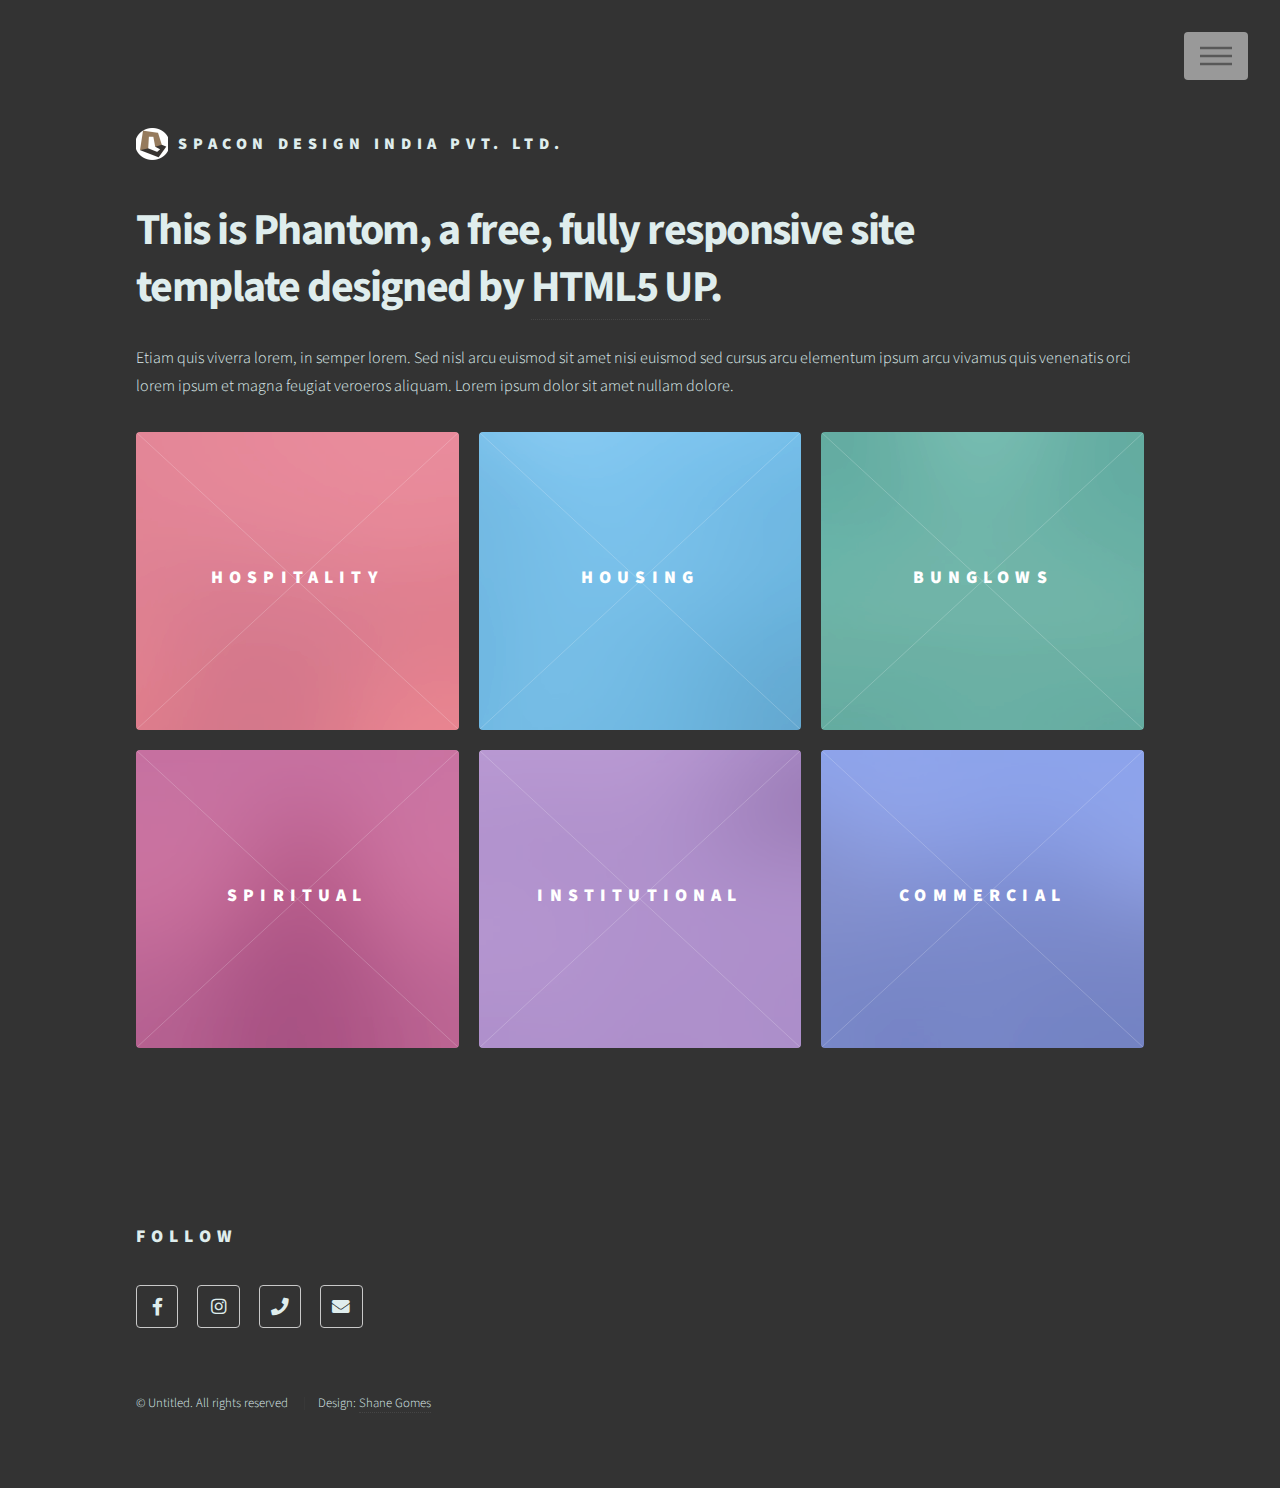
==== index.html @ 1c8d97d0 "Initial commit" ====
<!DOCTYPE HTML>
<!--
	Phantom by HTML5 UP
	html5up.net | @ajlkn
	Free for personal and commercial use under the CCA 3.0 license (html5up.net/license)
-->
<html>

<head>
    <title>SPACON DESIGN India pvt. ltd.</title>
    <meta charset="utf-8" />
    <meta name="viewport" content="width=device-width, initial-scale=1, user-scalable=no" />
    <link rel="icon" type="image/png" sizes="32x32" href="./images/logo.png">
    <link rel="stylesheet" href="assets/css/main.css" />
    <noscript><link rel="stylesheet" href="assets/css/noscript.css" /></noscript>
</head>

<body class="is-preload">
    <!-- Wrapper -->
    <div id="wrapper">

        <!-- Header -->
        <header id="header">
            <div class="inner">

                <!-- Logo -->
                <a href="index.html" class="logo">
                    <span class="symbol"><img src="images/logo.png" alt="" /></span><span class="title">SPACON DESIGN India pvt. ltd.</span>
                </a>

                <!-- Nav -->
                <nav>
                    <ul>
                        <li><a href="#menu">Menu</a></li>
                    </ul>
                </nav>

            </div>
        </header>

        <!-- Menu -->
        <nav id="menu">
            <h2>Menu</h2>
            <ul>
                <li><a href="index.html">Home</a></li>
                <li><a href="generic.html">Ipsum veroeros</a></li>
                <li><a href="generic.html">Tempus etiam</a></li>
                <li><a href="generic.html">Consequat dolor</a></li>
                <li><a href="elements.html">Elements</a></li>
            </ul>
        </nav>

        <!-- Main -->
        <div id="main">
            <div class="inner">
                <header>
                    <h1>This is Phantom, a free, fully responsive site<br /> template designed by <a href="http://html5up.net">HTML5 UP</a>.</h1>
                    <p>Etiam quis viverra lorem, in semper lorem. Sed nisl arcu euismod sit amet nisi euismod sed cursus arcu elementum ipsum arcu vivamus quis venenatis orci lorem ipsum et magna feugiat veroeros aliquam. Lorem ipsum dolor sit amet nullam
                        dolore.
                    </p>
                </header>
                <section class="tiles">
                    <article class="style1">
                        <span class="image">
										<img src="images/pic01.jpg" alt="" />
									</span>
                        <a href="generic.html">
                            <h2>Hospitality</h2>
                            <div class="content">
                                <p>Sed nisl arcu euismod sit amet nisi lorem etiam dolor veroeros et feugiat.</p>
                            </div>
                        </a>
                    </article>
                    <article class="style2">
                        <span class="image">
										<img src="images/pic02.jpg" alt="" />
									</span>
                        <a href="generic.html">
                            <h2>Housing</h2>
                            <div class="content">
                                <p>Sed nisl arcu euismod sit amet nisi lorem etiam dolor veroeros et feugiat.</p>
                            </div>
                        </a>
                    </article>
                    <article class="style3">
                        <span class="image">
										<img src="images/pic03.jpg" alt="" />
									</span>
                        <a href="generic.html">
                            <h2>Bunglows</h2>
                            <div class="content">
                                <p>Sed nisl arcu euismod sit amet nisi lorem etiam dolor veroeros et feugiat.</p>
                            </div>
                        </a>
                    </article>
                    <article class="style4">
                        <span class="image">
										<img src="images/pic04.jpg" alt="" />
									</span>
                        <a href="generic.html">
                            <h2>Spiritual</h2>
                            <div class="content">
                                <p>Sed nisl arcu euismod sit amet nisi lorem etiam dolor veroeros et feugiat.</p>
                            </div>
                        </a>
                    </article>
                    <article class="style5">
                        <span class="image">
										<img src="images/pic05.jpg" alt="" />
									</span>
                        <a href="generic.html">
                            <h2>Institutional</h2>
                            <div class="content">
                                <p>Sed nisl arcu euismod sit amet nisi lorem etiam dolor veroeros et feugiat.</p>
                            </div>
                        </a>
                    </article>
                    <article class="style6">
                        <span class="image">
										<img src="images/pic06.jpg" alt="" />
									</span>
                        <a href="generic.html">
                            <h2>Commercial</h2>
                            <div class="content">
                                <p>Sed nisl arcu euismod sit amet nisi lorem etiam dolor veroeros et feugiat.</p>
                            </div>
                        </a>
                    </article>
                </section>
            </div>
        </div>

        <!-- Footer -->
        <footer id="footer">
            <div class="inner">
                <section>
                    <h2>Follow</h2>
                    <ul class="icons">
                        <li><a href="#" class="icon brands style2 fa-facebook-f"><span class="label">Facebook</span></a></li>
                        <li><a href="#" class="icon brands style2 fa-instagram"><span class="label">Instagram</span></a></li>
                        <li><a href="#" class="icon solid style2 fa-phone"><span class="label">Phone</span></a></li>
                        <li><a href="#" class="icon solid style2 fa-envelope"><span class="label">Email</span></a></li>
                    </ul>
                </section>
                <ul class="copyright">
                    <li>&copy; Untitled. All rights reserved</li>
                    <li>Design: <a href="http://html5up.net">Shane Gomes</a></li>
                </ul>
            </div>
        </footer>

    </div>

    <!-- Scripts -->
    <script src="assets/js/jquery.min.js"></script>
    <script src="assets/js/browser.min.js"></script>
    <script src="assets/js/breakpoints.min.js"></script>
    <script src="assets/js/util.js"></script>
    <script src="assets/js/main.js"></script>

</body>

</html>
---- assets/css/main.css ----
@import url(fontawesome-all.min.css);
@import url("https://fonts.googleapis.com/css?family=Source+Sans+Pro:300,700,900");

/*
	Phantom by HTML5 UP
	html5up.net | @ajlkn
	Free for personal and commercial use under the CCA 3.0 license (html5up.net/license)
*/

html,
body,
div,
span,
applet,
object,
iframe,
h1,
h2,
h3,
h4,
h5,
h6,
p,
blockquote,
pre,
a,
abbr,
acronym,
address,
big,
cite,
code,
del,
dfn,
em,
img,
ins,
kbd,
q,
s,
samp,
small,
strike,
strong,
sub,
sup,
tt,
var,
b,
u,
i,
center,
dl,
dt,
dd,
ol,
ul,
li,
fieldset,
form,
label,
legend,
table,
caption,
tbody,
tfoot,
thead,
tr,
th,
td,
article,
aside,
canvas,
details,
embed,
figure,
figcaption,
footer,
header,
hgroup,
menu,
nav,
output,
ruby,
section,
summary,
time,
mark,
audio,
video {
    margin: 0;
    padding: 0;
    border: 0;
    font-size: 100%;
    font: inherit;
    vertical-align: baseline;
}

article,
aside,
details,
figcaption,
figure,
footer,
header,
hgroup,
menu,
nav,
section {
    display: block;
}

body {
    line-height: 1;
    background-color: #333333;
}

ol,
ul {
    list-style: none;
}

blockquote,
q {
    quotes: none;
}

blockquote:before,
blockquote:after,
q:before,
q:after {
    content: '';
    content: none;
}

table {
    border-collapse: collapse;
    border-spacing: 0;
}

body {
    -webkit-text-size-adjust: none;
}

mark {
    background-color: transparent;
    color: inherit;
}

input::-moz-focus-inner {
    border: 0;
    padding: 0;
}

input,
select,
textarea {
    -moz-appearance: none;
    -webkit-appearance: none;
    -ms-appearance: none;
    appearance: none;
}


/* Basic */

@-ms-viewport {
    width: device-width;
}

body {
    -ms-overflow-style: scrollbar;
}

@media screen and (max-width: 480px) {
    html,
    body {
        min-width: 320px;
    }
}

html {
    box-sizing: border-box;
}

*,
*:before,
*:after {
    box-sizing: inherit;
}

body {
    background: #333333;
}

body.is-preload *,
body.is-preload *:before,
body.is-preload *:after {
    -moz-animation: none !important;
    -webkit-animation: none !important;
    -ms-animation: none !important;
    animation: none !important;
    -moz-transition: none !important;
    -webkit-transition: none !important;
    -ms-transition: none !important;
    transition: none !important;
}


/* Type */

body,
input,
select,
textarea {
    color: #dfeded;
    font-family: "Source Sans Pro", Helvetica, sans-serif;
    font-size: 16pt;
    font-weight: 300;
    line-height: 1.75;
}

@media screen and (max-width: 1680px) {
    body,
    input,
    select,
    textarea {
        font-size: 14pt;
    }
}

@media screen and (max-width: 1280px) {
    body,
    input,
    select,
    textarea {
        font-size: 12pt;
    }
}

a {
    -moz-transition: border-bottom-color 0.2s ease, color 0.2s ease;
    -webkit-transition: border-bottom-color 0.2s ease, color 0.2s ease;
    -ms-transition: border-bottom-color 0.2s ease, color 0.2s ease;
    transition: border-bottom-color 0.2s ease, color 0.2s ease;
    text-decoration: none;
    color: #585858;
    border-bottom: dotted 1px rgba(88, 88, 88, 0.5);
}

a:hover {
    border-bottom-color: transparent;
    color: #f2849e !important;
}

strong,
b {
    font-weight: 900;
}

em,
i {
    font-style: italic;
}

p {
    margin: 0 0 2em 0;
}

h1 {
    font-size: 2.75em;
    font-weight: 700;
    line-height: 1.3;
    margin: 0 0 1em 0;
    letter-spacing: -0.035em;
}

h1 a {
    color: inherit;
}

@media screen and (max-width: 736px) {
    h1 {
        font-size: 2em;
        margin: 0 0 1em 0;
    }
}

@media screen and (max-width: 360px) {
    h1 {
        font-size: 1.75em;
    }
}

h2,
h3,
h4,
h5,
h6 {
    font-weight: 900;
    line-height: 1.5;
    margin: 0 0 2em 0;
    text-transform: uppercase;
    letter-spacing: 0.35em;
}

h2 a,
h3 a,
h4 a,
h5 a,
h6 a {
    color: inherit;
}

h2 {
    font-size: 1.1em;
}

h3 {
    font-size: 1em;
}

h4 {
    font-size: 0.8em;
}

h5 {
    font-size: 0.8em;
}

h6 {
    font-size: 0.8em;
}

@media screen and (max-width: 980px) {
    h1 br,
    h2 br,
    h3 br,
    h4 br,
    h5 br,
    h6 br {
        display: none;
    }
}

@media screen and (max-width: 736px) {
    h2 {
        font-size: 1em;
    }
    h3 {
        font-size: 0.8em;
    }
}

sub {
    font-size: 0.8em;
    position: relative;
    top: 0.5em;
}

sup {
    font-size: 0.8em;
    position: relative;
    top: -0.5em;
}

blockquote {
    border-left: solid 4px #c9c9c9;
    font-style: italic;
    margin: 0 0 2em 0;
    padding: 0.5em 0 0.5em 2em;
}

code {
    background: rgba(144, 144, 144, 0.075);
    border-radius: 4px;
    border: solid 1px #c9c9c9;
    font-family: "Courier New", monospace;
    font-size: 0.9em;
    margin: 0 0.25em;
    padding: 0.25em 0.65em;
}

pre {
    -webkit-overflow-scrolling: touch;
    font-family: "Courier New", monospace;
    font-size: 0.9em;
    margin: 0 0 2em 0;
}

pre code {
    display: block;
    line-height: 1.75;
    padding: 1em 1.5em;
    overflow-x: auto;
}

hr {
    border: 0;
    border-bottom: solid 1px #c9c9c9;
    margin: 2em 0;
}

hr.major {
    margin: 3em 0;
}

.align-left {
    text-align: left;
}

.align-center {
    text-align: center;
}

.align-right {
    text-align: right;
}


/* Row */

.row {
    display: flex;
    flex-wrap: wrap;
    box-sizing: border-box;
    align-items: stretch;
}

.row>* {
    box-sizing: border-box;
}

.row.gtr-uniform>*> :last-child {
    margin-bottom: 0;
}

.row.aln-left {
    justify-content: flex-start;
}

.row.aln-center {
    justify-content: center;
}

.row.aln-right {
    justify-content: flex-end;
}

.row.aln-top {
    align-items: flex-start;
}

.row.aln-middle {
    align-items: center;
}

.row.aln-bottom {
    align-items: flex-end;
}

.row>.imp {
    order: -1;
}

.row>.col-1 {
    width: 8.33333%;
}

.row>.off-1 {
    margin-left: 8.33333%;
}

.row>.col-2 {
    width: 16.66667%;
}

.row>.off-2 {
    margin-left: 16.66667%;
}

.row>.col-3 {
    width: 25%;
}

.row>.off-3 {
    margin-left: 25%;
}

.row>.col-4 {
    width: 33.33333%;
}

.row>.off-4 {
    margin-left: 33.33333%;
}

.row>.col-5 {
    width: 41.66667%;
}

.row>.off-5 {
    margin-left: 41.66667%;
}

.row>.col-6 {
    width: 50%;
}

.row>.off-6 {
    margin-left: 50%;
}

.row>.col-7 {
    width: 58.33333%;
}

.row>.off-7 {
    margin-left: 58.33333%;
}

.row>.col-8 {
    width: 66.66667%;
}

.row>.off-8 {
    margin-left: 66.66667%;
}

.row>.col-9 {
    width: 75%;
}

.row>.off-9 {
    margin-left: 75%;
}

.row>.col-10 {
    width: 83.33333%;
}

.row>.off-10 {
    margin-left: 83.33333%;
}

.row>.col-11 {
    width: 91.66667%;
}

.row>.off-11 {
    margin-left: 91.66667%;
}

.row>.col-12 {
    width: 100%;
}

.row>.off-12 {
    margin-left: 100%;
}

.row.gtr-0 {
    margin-top: 0;
    margin-left: 0em;
}

.row.gtr-0>* {
    padding: 0 0 0 0em;
}

.row.gtr-0.gtr-uniform {
    margin-top: 0em;
}

.row.gtr-0.gtr-uniform>* {
    padding-top: 0em;
}

.row.gtr-25 {
    margin-top: 0;
    margin-left: -0.5em;
}

.row.gtr-25>* {
    padding: 0 0 0 0.5em;
}

.row.gtr-25.gtr-uniform {
    margin-top: -0.5em;
}

.row.gtr-25.gtr-uniform>* {
    padding-top: 0.5em;
}

.row.gtr-50 {
    margin-top: 0;
    margin-left: -1em;
}

.row.gtr-50>* {
    padding: 0 0 0 1em;
}

.row.gtr-50.gtr-uniform {
    margin-top: -1em;
}

.row.gtr-50.gtr-uniform>* {
    padding-top: 1em;
}

.row {
    margin-top: 0;
    margin-left: -2em;
}

.row>* {
    padding: 0 0 0 2em;
}

.row.gtr-uniform {
    margin-top: -2em;
}

.row.gtr-uniform>* {
    padding-top: 2em;
}

.row.gtr-150 {
    margin-top: 0;
    margin-left: -3em;
}

.row.gtr-150>* {
    padding: 0 0 0 3em;
}

.row.gtr-150.gtr-uniform {
    margin-top: -3em;
}

.row.gtr-150.gtr-uniform>* {
    padding-top: 3em;
}

.row.gtr-200 {
    margin-top: 0;
    margin-left: -4em;
}

.row.gtr-200>* {
    padding: 0 0 0 4em;
}

.row.gtr-200.gtr-uniform {
    margin-top: -4em;
}

.row.gtr-200.gtr-uniform>* {
    padding-top: 4em;
}

@media screen and (max-width: 1680px) {
    .row {
        display: flex;
        flex-wrap: wrap;
        box-sizing: border-box;
        align-items: stretch;
    }
    .row>* {
        box-sizing: border-box;
    }
    .row.gtr-uniform>*> :last-child {
        margin-bottom: 0;
    }
    .row.aln-left {
        justify-content: flex-start;
    }
    .row.aln-center {
        justify-content: center;
    }
    .row.aln-right {
        justify-content: flex-end;
    }
    .row.aln-top {
        align-items: flex-start;
    }
    .row.aln-middle {
        align-items: center;
    }
    .row.aln-bottom {
        align-items: flex-end;
    }
    .row>.imp-xlarge {
        order: -1;
    }
    .row>.col-1-xlarge {
        width: 8.33333%;
    }
    .row>.off-1-xlarge {
        margin-left: 8.33333%;
    }
    .row>.col-2-xlarge {
        width: 16.66667%;
    }
    .row>.off-2-xlarge {
        margin-left: 16.66667%;
    }
    .row>.col-3-xlarge {
        width: 25%;
    }
    .row>.off-3-xlarge {
        margin-left: 25%;
    }
    .row>.col-4-xlarge {
        width: 33.33333%;
    }
    .row>.off-4-xlarge {
        margin-left: 33.33333%;
    }
    .row>.col-5-xlarge {
        width: 41.66667%;
    }
    .row>.off-5-xlarge {
        margin-left: 41.66667%;
    }
    .row>.col-6-xlarge {
        width: 50%;
    }
    .row>.off-6-xlarge {
        margin-left: 50%;
    }
    .row>.col-7-xlarge {
        width: 58.33333%;
    }
    .row>.off-7-xlarge {
        margin-left: 58.33333%;
    }
    .row>.col-8-xlarge {
        width: 66.66667%;
    }
    .row>.off-8-xlarge {
        margin-left: 66.66667%;
    }
    .row>.col-9-xlarge {
        width: 75%;
    }
    .row>.off-9-xlarge {
        margin-left: 75%;
    }
    .row>.col-10-xlarge {
        width: 83.33333%;
    }
    .row>.off-10-xlarge {
        margin-left: 83.33333%;
    }
    .row>.col-11-xlarge {
        width: 91.66667%;
    }
    .row>.off-11-xlarge {
        margin-left: 91.66667%;
    }
    .row>.col-12-xlarge {
        width: 100%;
    }
    .row>.off-12-xlarge {
        margin-left: 100%;
    }
    .row.gtr-0 {
        margin-top: 0;
        margin-left: 0em;
    }
    .row.gtr-0>* {
        padding: 0 0 0 0em;
    }
    .row.gtr-0.gtr-uniform {
        margin-top: 0em;
    }
    .row.gtr-0.gtr-uniform>* {
        padding-top: 0em;
    }
    .row.gtr-25 {
        margin-top: 0;
        margin-left: -0.5em;
    }
    .row.gtr-25>* {
        padding: 0 0 0 0.5em;
    }
    .row.gtr-25.gtr-uniform {
        margin-top: -0.5em;
    }
    .row.gtr-25.gtr-uniform>* {
        padding-top: 0.5em;
    }
    .row.gtr-50 {
        margin-top: 0;
        margin-left: -1em;
    }
    .row.gtr-50>* {
        padding: 0 0 0 1em;
    }
    .row.gtr-50.gtr-uniform {
        margin-top: -1em;
    }
    .row.gtr-50.gtr-uniform>* {
        padding-top: 1em;
    }
    .row {
        margin-top: 0;
        margin-left: -2em;
    }
    .row>* {
        padding: 0 0 0 2em;
    }
    .row.gtr-uniform {
        margin-top: -2em;
    }
    .row.gtr-uniform>* {
        padding-top: 2em;
    }
    .row.gtr-150 {
        margin-top: 0;
        margin-left: -3em;
    }
    .row.gtr-150>* {
        padding: 0 0 0 3em;
    }
    .row.gtr-150.gtr-uniform {
        margin-top: -3em;
    }
    .row.gtr-150.gtr-uniform>* {
        padding-top: 3em;
    }
    .row.gtr-200 {
        margin-top: 0;
        margin-left: -4em;
    }
    .row.gtr-200>* {
        padding: 0 0 0 4em;
    }
    .row.gtr-200.gtr-uniform {
        margin-top: -4em;
    }
    .row.gtr-200.gtr-uniform>* {
        padding-top: 4em;
    }
}

@media screen and (max-width: 1280px) {
    .row {
        display: flex;
        flex-wrap: wrap;
        box-sizing: border-box;
        align-items: stretch;
    }
    .row>* {
        box-sizing: border-box;
    }
    .row.gtr-uniform>*> :last-child {
        margin-bottom: 0;
    }
    .row.aln-left {
        justify-content: flex-start;
    }
    .row.aln-center {
        justify-content: center;
    }
    .row.aln-right {
        justify-content: flex-end;
    }
    .row.aln-top {
        align-items: flex-start;
    }
    .row.aln-middle {
        align-items: center;
    }
    .row.aln-bottom {
        align-items: flex-end;
    }
    .row>.imp-large {
        order: -1;
    }
    .row>.col-1-large {
        width: 8.33333%;
    }
    .row>.off-1-large {
        margin-left: 8.33333%;
    }
    .row>.col-2-large {
        width: 16.66667%;
    }
    .row>.off-2-large {
        margin-left: 16.66667%;
    }
    .row>.col-3-large {
        width: 25%;
    }
    .row>.off-3-large {
        margin-left: 25%;
    }
    .row>.col-4-large {
        width: 33.33333%;
    }
    .row>.off-4-large {
        margin-left: 33.33333%;
    }
    .row>.col-5-large {
        width: 41.66667%;
    }
    .row>.off-5-large {
        margin-left: 41.66667%;
    }
    .row>.col-6-large {
        width: 50%;
    }
    .row>.off-6-large {
        margin-left: 50%;
    }
    .row>.col-7-large {
        width: 58.33333%;
    }
    .row>.off-7-large {
        margin-left: 58.33333%;
    }
    .row>.col-8-large {
        width: 66.66667%;
    }
    .row>.off-8-large {
        margin-left: 66.66667%;
    }
    .row>.col-9-large {
        width: 75%;
    }
    .row>.off-9-large {
        margin-left: 75%;
    }
    .row>.col-10-large {
        width: 83.33333%;
    }
    .row>.off-10-large {
        margin-left: 83.33333%;
    }
    .row>.col-11-large {
        width: 91.66667%;
    }
    .row>.off-11-large {
        margin-left: 91.66667%;
    }
    .row>.col-12-large {
        width: 100%;
    }
    .row>.off-12-large {
        margin-left: 100%;
    }
    .row.gtr-0 {
        margin-top: 0;
        margin-left: 0em;
    }
    .row.gtr-0>* {
        padding: 0 0 0 0em;
    }
    .row.gtr-0.gtr-uniform {
        margin-top: 0em;
    }
    .row.gtr-0.gtr-uniform>* {
        padding-top: 0em;
    }
    .row.gtr-25 {
        margin-top: 0;
        margin-left: -0.5em;
    }
    .row.gtr-25>* {
        padding: 0 0 0 0.5em;
    }
    .row.gtr-25.gtr-uniform {
        margin-top: -0.5em;
    }
    .row.gtr-25.gtr-uniform>* {
        padding-top: 0.5em;
    }
    .row.gtr-50 {
        margin-top: 0;
        margin-left: -1em;
    }
    .row.gtr-50>* {
        padding: 0 0 0 1em;
    }
    .row.gtr-50.gtr-uniform {
        margin-top: -1em;
    }
    .row.gtr-50.gtr-uniform>* {
        padding-top: 1em;
    }
    .row {
        margin-top: 0;
        margin-left: -2em;
    }
    .row>* {
        padding: 0 0 0 2em;
    }
    .row.gtr-uniform {
        margin-top: -2em;
    }
    .row.gtr-uniform>* {
        padding-top: 2em;
    }
    .row.gtr-150 {
        margin-top: 0;
        margin-left: -3em;
    }
    .row.gtr-150>* {
        padding: 0 0 0 3em;
    }
    .row.gtr-150.gtr-uniform {
        margin-top: -3em;
    }
    .row.gtr-150.gtr-uniform>* {
        padding-top: 3em;
    }
    .row.gtr-200 {
        margin-top: 0;
        margin-left: -4em;
    }
    .row.gtr-200>* {
        padding: 0 0 0 4em;
    }
    .row.gtr-200.gtr-uniform {
        margin-top: -4em;
    }
    .row.gtr-200.gtr-uniform>* {
        padding-top: 4em;
    }
}

@media screen and (max-width: 980px) {
    .row {
        display: flex;
        flex-wrap: wrap;
        box-sizing: border-box;
        align-items: stretch;
    }
    .row>* {
        box-sizing: border-box;
    }
    .row.gtr-uniform>*> :last-child {
        margin-bottom: 0;
    }
    .row.aln-left {
        justify-content: flex-start;
    }
    .row.aln-center {
        justify-content: center;
    }
    .row.aln-right {
        justify-content: flex-end;
    }
    .row.aln-top {
        align-items: flex-start;
    }
    .row.aln-middle {
        align-items: center;
    }
    .row.aln-bottom {
        align-items: flex-end;
    }
    .row>.imp-medium {
        order: -1;
    }
    .row>.col-1-medium {
        width: 8.33333%;
    }
    .row>.off-1-medium {
        margin-left: 8.33333%;
    }
    .row>.col-2-medium {
        width: 16.66667%;
    }
    .row>.off-2-medium {
        margin-left: 16.66667%;
    }
    .row>.col-3-medium {
        width: 25%;
    }
    .row>.off-3-medium {
        margin-left: 25%;
    }
    .row>.col-4-medium {
        width: 33.33333%;
    }
    .row>.off-4-medium {
        margin-left: 33.33333%;
    }
    .row>.col-5-medium {
        width: 41.66667%;
    }
    .row>.off-5-medium {
        margin-left: 41.66667%;
    }
    .row>.col-6-medium {
        width: 50%;
    }
    .row>.off-6-medium {
        margin-left: 50%;
    }
    .row>.col-7-medium {
        width: 58.33333%;
    }
    .row>.off-7-medium {
        margin-left: 58.33333%;
    }
    .row>.col-8-medium {
        width: 66.66667%;
    }
    .row>.off-8-medium {
        margin-left: 66.66667%;
    }
    .row>.col-9-medium {
        width: 75%;
    }
    .row>.off-9-medium {
        margin-left: 75%;
    }
    .row>.col-10-medium {
        width: 83.33333%;
    }
    .row>.off-10-medium {
        margin-left: 83.33333%;
    }
    .row>.col-11-medium {
        width: 91.66667%;
    }
    .row>.off-11-medium {
        margin-left: 91.66667%;
    }
    .row>.col-12-medium {
        width: 100%;
    }
    .row>.off-12-medium {
        margin-left: 100%;
    }
    .row.gtr-0 {
        margin-top: 0;
        margin-left: 0em;
    }
    .row.gtr-0>* {
        padding: 0 0 0 0em;
    }
    .row.gtr-0.gtr-uniform {
        margin-top: 0em;
    }
    .row.gtr-0.gtr-uniform>* {
        padding-top: 0em;
    }
    .row.gtr-25 {
        margin-top: 0;
        margin-left: -0.375em;
    }
    .row.gtr-25>* {
        padding: 0 0 0 0.375em;
    }
    .row.gtr-25.gtr-uniform {
        margin-top: -0.375em;
    }
    .row.gtr-25.gtr-uniform>* {
        padding-top: 0.375em;
    }
    .row.gtr-50 {
        margin-top: 0;
        margin-left: -0.75em;
    }
    .row.gtr-50>* {
        padding: 0 0 0 0.75em;
    }
    .row.gtr-50.gtr-uniform {
        margin-top: -0.75em;
    }
    .row.gtr-50.gtr-uniform>* {
        padding-top: 0.75em;
    }
    .row {
        margin-top: 0;
        margin-left: -1.5em;
    }
    .row>* {
        padding: 0 0 0 1.5em;
    }
    .row.gtr-uniform {
        margin-top: -1.5em;
    }
    .row.gtr-uniform>* {
        padding-top: 1.5em;
    }
    .row.gtr-150 {
        margin-top: 0;
        margin-left: -2.25em;
    }
    .row.gtr-150>* {
        padding: 0 0 0 2.25em;
    }
    .row.gtr-150.gtr-uniform {
        margin-top: -2.25em;
    }
    .row.gtr-150.gtr-uniform>* {
        padding-top: 2.25em;
    }
    .row.gtr-200 {
        margin-top: 0;
        margin-left: -3em;
    }
    .row.gtr-200>* {
        padding: 0 0 0 3em;
    }
    .row.gtr-200.gtr-uniform {
        margin-top: -3em;
    }
    .row.gtr-200.gtr-uniform>* {
        padding-top: 3em;
    }
}

@media screen and (max-width: 736px) {
    .row {
        display: flex;
        flex-wrap: wrap;
        box-sizing: border-box;
        align-items: stretch;
    }
    .row>* {
        box-sizing: border-box;
    }
    .row.gtr-uniform>*> :last-child {
        margin-bottom: 0;
    }
    .row.aln-left {
        justify-content: flex-start;
    }
    .row.aln-center {
        justify-content: center;
    }
    .row.aln-right {
        justify-content: flex-end;
    }
    .row.aln-top {
        align-items: flex-start;
    }
    .row.aln-middle {
        align-items: center;
    }
    .row.aln-bottom {
        align-items: flex-end;
    }
    .row>.imp-small {
        order: -1;
    }
    .row>.col-1-small {
        width: 8.33333%;
    }
    .row>.off-1-small {
        margin-left: 8.33333%;
    }
    .row>.col-2-small {
        width: 16.66667%;
    }
    .row>.off-2-small {
        margin-left: 16.66667%;
    }
    .row>.col-3-small {
        width: 25%;
    }
    .row>.off-3-small {
        margin-left: 25%;
    }
    .row>.col-4-small {
        width: 33.33333%;
    }
    .row>.off-4-small {
        margin-left: 33.33333%;
    }
    .row>.col-5-small {
        width: 41.66667%;
    }
    .row>.off-5-small {
        margin-left: 41.66667%;
    }
    .row>.col-6-small {
        width: 50%;
    }
    .row>.off-6-small {
        margin-left: 50%;
    }
    .row>.col-7-small {
        width: 58.33333%;
    }
    .row>.off-7-small {
        margin-left: 58.33333%;
    }
    .row>.col-8-small {
        width: 66.66667%;
    }
    .row>.off-8-small {
        margin-left: 66.66667%;
    }
    .row>.col-9-small {
        width: 75%;
    }
    .row>.off-9-small {
        margin-left: 75%;
    }
    .row>.col-10-small {
        width: 83.33333%;
    }
    .row>.off-10-small {
        margin-left: 83.33333%;
    }
    .row>.col-11-small {
        width: 91.66667%;
    }
    .row>.off-11-small {
        margin-left: 91.66667%;
    }
    .row>.col-12-small {
        width: 100%;
    }
    .row>.off-12-small {
        margin-left: 100%;
    }
    .row.gtr-0 {
        margin-top: 0;
        margin-left: 0em;
    }
    .row.gtr-0>* {
        padding: 0 0 0 0em;
    }
    .row.gtr-0.gtr-uniform {
        margin-top: 0em;
    }
    .row.gtr-0.gtr-uniform>* {
        padding-top: 0em;
    }
    .row.gtr-25 {
        margin-top: 0;
        margin-left: -0.25em;
    }
    .row.gtr-25>* {
        padding: 0 0 0 0.25em;
    }
    .row.gtr-25.gtr-uniform {
        margin-top: -0.25em;
    }
    .row.gtr-25.gtr-uniform>* {
        padding-top: 0.25em;
    }
    .row.gtr-50 {
        margin-top: 0;
        margin-left: -0.5em;
    }
    .row.gtr-50>* {
        padding: 0 0 0 0.5em;
    }
    .row.gtr-50.gtr-uniform {
        margin-top: -0.5em;
    }
    .row.gtr-50.gtr-uniform>* {
        padding-top: 0.5em;
    }
    .row {
        margin-top: 0;
        margin-left: -1em;
    }
    .row>* {
        padding: 0 0 0 1em;
    }
    .row.gtr-uniform {
        margin-top: -1em;
    }
    .row.gtr-uniform>* {
        padding-top: 1em;
    }
    .row.gtr-150 {
        margin-top: 0;
        margin-left: -1.5em;
    }
    .row.gtr-150>* {
        padding: 0 0 0 1.5em;
    }
    .row.gtr-150.gtr-uniform {
        margin-top: -1.5em;
    }
    .row.gtr-150.gtr-uniform>* {
        padding-top: 1.5em;
    }
    .row.gtr-200 {
        margin-top: 0;
        margin-left: -2em;
    }
    .row.gtr-200>* {
        padding: 0 0 0 2em;
    }
    .row.gtr-200.gtr-uniform {
        margin-top: -2em;
    }
    .row.gtr-200.gtr-uniform>* {
        padding-top: 2em;
    }
}

@media screen and (max-width: 480px) {
    .row {
        display: flex;
        flex-wrap: wrap;
        box-sizing: border-box;
        align-items: stretch;
    }
    .row>* {
        box-sizing: border-box;
    }
    .row.gtr-uniform>*> :last-child {
        margin-bottom: 0;
    }
    .row.aln-left {
        justify-content: flex-start;
    }
    .row.aln-center {
        justify-content: center;
    }
    .row.aln-right {
        justify-content: flex-end;
    }
    .row.aln-top {
        align-items: flex-start;
    }
    .row.aln-middle {
        align-items: center;
    }
    .row.aln-bottom {
        align-items: flex-end;
    }
    .row>.imp-xsmall {
        order: -1;
    }
    .row>.col-1-xsmall {
        width: 8.33333%;
    }
    .row>.off-1-xsmall {
        margin-left: 8.33333%;
    }
    .row>.col-2-xsmall {
        width: 16.66667%;
    }
    .row>.off-2-xsmall {
        margin-left: 16.66667%;
    }
    .row>.col-3-xsmall {
        width: 25%;
    }
    .row>.off-3-xsmall {
        margin-left: 25%;
    }
    .row>.col-4-xsmall {
        width: 33.33333%;
    }
    .row>.off-4-xsmall {
        margin-left: 33.33333%;
    }
    .row>.col-5-xsmall {
        width: 41.66667%;
    }
    .row>.off-5-xsmall {
        margin-left: 41.66667%;
    }
    .row>.col-6-xsmall {
        width: 50%;
    }
    .row>.off-6-xsmall {
        margin-left: 50%;
    }
    .row>.col-7-xsmall {
        width: 58.33333%;
    }
    .row>.off-7-xsmall {
        margin-left: 58.33333%;
    }
    .row>.col-8-xsmall {
        width: 66.66667%;
    }
    .row>.off-8-xsmall {
        margin-left: 66.66667%;
    }
    .row>.col-9-xsmall {
        width: 75%;
    }
    .row>.off-9-xsmall {
        margin-left: 75%;
    }
    .row>.col-10-xsmall {
        width: 83.33333%;
    }
    .row>.off-10-xsmall {
        margin-left: 83.33333%;
    }
    .row>.col-11-xsmall {
        width: 91.66667%;
    }
    .row>.off-11-xsmall {
        margin-left: 91.66667%;
    }
    .row>.col-12-xsmall {
        width: 100%;
    }
    .row>.off-12-xsmall {
        margin-left: 100%;
    }
    .row.gtr-0 {
        margin-top: 0;
        margin-left: 0em;
    }
    .row.gtr-0>* {
        padding: 0 0 0 0em;
    }
    .row.gtr-0.gtr-uniform {
        margin-top: 0em;
    }
    .row.gtr-0.gtr-uniform>* {
        padding-top: 0em;
    }
    .row.gtr-25 {
        margin-top: 0;
        margin-left: -0.25em;
    }
    .row.gtr-25>* {
        padding: 0 0 0 0.25em;
    }
    .row.gtr-25.gtr-uniform {
        margin-top: -0.25em;
    }
    .row.gtr-25.gtr-uniform>* {
        padding-top: 0.25em;
    }
    .row.gtr-50 {
        margin-top: 0;
        margin-left: -0.5em;
    }
    .row.gtr-50>* {
        padding: 0 0 0 0.5em;
    }
    .row.gtr-50.gtr-uniform {
        margin-top: -0.5em;
    }
    .row.gtr-50.gtr-uniform>* {
        padding-top: 0.5em;
    }
    .row {
        margin-top: 0;
        margin-left: -1em;
    }
    .row>* {
        padding: 0 0 0 1em;
    }
    .row.gtr-uniform {
        margin-top: -1em;
    }
    .row.gtr-uniform>* {
        padding-top: 1em;
    }
    .row.gtr-150 {
        margin-top: 0;
        margin-left: -1.5em;
    }
    .row.gtr-150>* {
        padding: 0 0 0 1.5em;
    }
    .row.gtr-150.gtr-uniform {
        margin-top: -1.5em;
    }
    .row.gtr-150.gtr-uniform>* {
        padding-top: 1.5em;
    }
    .row.gtr-200 {
        margin-top: 0;
        margin-left: -2em;
    }
    .row.gtr-200>* {
        padding: 0 0 0 2em;
    }
    .row.gtr-200.gtr-uniform {
        margin-top: -2em;
    }
    .row.gtr-200.gtr-uniform>* {
        padding-top: 2em;
    }
}


/* Section/Article */

section.special,
article.special {
    text-align: center;
}

header p {
    margin-top: -1em;
}

@media screen and (max-width: 736px) {
    header p {
        margin-top: 0;
    }
}


/* Icon */

.icon {
    text-decoration: none;
    border-bottom: none;
    position: relative;
}

.icon:before {
    -moz-osx-font-smoothing: grayscale;
    -webkit-font-smoothing: antialiased;
    display: inline-block;
    font-style: normal;
    font-variant: normal;
    text-rendering: auto;
    line-height: 1;
    text-transform: none !important;
    font-family: 'Font Awesome 5 Free';
    font-weight: 400;
}

.icon>.label {
    display: none;
}

.icon:before {
    line-height: inherit;
}

.icon.solid:before {
    font-weight: 900;
}

.icon.brands:before {
    font-family: 'Font Awesome 5 Brands';
}

.icon.style2 {
    -moz-transition: background-color 0.2s ease-in-out, color 0.2s ease-in-out, border-color 0.2s ease-in-out;
    -webkit-transition: background-color 0.2s ease-in-out, color 0.2s ease-in-out, border-color 0.2s ease-in-out;
    -ms-transition: background-color 0.2s ease-in-out, color 0.2s ease-in-out, border-color 0.2s ease-in-out;
    transition: background-color 0.2s ease-in-out, color 0.2s ease-in-out, border-color 0.2s ease-in-out;
    background-color: transparent;
    border: solid 1px #c9c9c9;
    border-radius: 4px;
    width: 2.65em;
    height: 2.65em;
    display: inline-block;
    text-align: center;
    line-height: 2.65em;
    color: inherit;
}

.icon.style2:before {
    font-size: 1.1em;
}

.icon.style2:hover {
    color: #f2849e;
    border-color: #f2849e;
}

.icon.style2:active {
    background-color: rgba(242, 132, 158, 0.1);
}


/* List */

ol {
    list-style: decimal;
    margin: 0 0 2em 0;
    padding-left: 1.25em;
}

ol li {
    padding-left: 0.25em;
}

ul {
    list-style: disc;
    margin: 0 0 2em 0;
    padding-left: 1em;
}

ul li {
    padding-left: 0.5em;
}

ul.alt {
    list-style: none;
    padding-left: 0;
}

ul.alt li {
    border-top: solid 1px #c9c9c9;
    padding: 0.5em 0;
}

ul.alt li:first-child {
    border-top: 0;
    padding-top: 0;
}

dl {
    margin: 0 0 2em 0;
}

dl dt {
    display: block;
    font-weight: 900;
    margin: 0 0 1em 0;
}

dl dd {
    margin-left: 2em;
}


/* Actions */

ul.actions {
    display: -moz-flex;
    display: -webkit-flex;
    display: -ms-flex;
    display: flex;
    cursor: default;
    list-style: none;
    margin-left: -1em;
    padding-left: 0;
}

ul.actions li {
    padding: 0 0 0 1em;
    vertical-align: middle;
}

ul.actions.special {
    -moz-justify-content: center;
    -webkit-justify-content: center;
    -ms-justify-content: center;
    justify-content: center;
    width: 100%;
    margin-left: 0;
}

ul.actions.special li:first-child {
    padding-left: 0;
}

ul.actions.stacked {
    -moz-flex-direction: column;
    -webkit-flex-direction: column;
    -ms-flex-direction: column;
    flex-direction: column;
    margin-left: 0;
}

ul.actions.stacked li {
    padding: 1.3em 0 0 0;
}

ul.actions.stacked li:first-child {
    padding-top: 0;
}

ul.actions.fit {
    width: calc(100% + 1em);
}

ul.actions.fit li {
    -moz-flex-grow: 1;
    -webkit-flex-grow: 1;
    -ms-flex-grow: 1;
    flex-grow: 1;
    -moz-flex-shrink: 1;
    -webkit-flex-shrink: 1;
    -ms-flex-shrink: 1;
    flex-shrink: 1;
    width: 100%;
}

ul.actions.fit li>* {
    width: 100%;
}

ul.actions.fit.stacked {
    width: 100%;
}

@media screen and (max-width: 480px) {
    ul.actions:not(.fixed) {
        -moz-flex-direction: column;
        -webkit-flex-direction: column;
        -ms-flex-direction: column;
        flex-direction: column;
        margin-left: 0;
        width: 100% !important;
    }
    ul.actions:not(.fixed) li {
        -moz-flex-grow: 1;
        -webkit-flex-grow: 1;
        -ms-flex-grow: 1;
        flex-grow: 1;
        -moz-flex-shrink: 1;
        -webkit-flex-shrink: 1;
        -ms-flex-shrink: 1;
        flex-shrink: 1;
        padding: 1em 0 0 0;
        text-align: center;
        width: 100%;
    }
    ul.actions:not(.fixed) li>* {
        width: 100%;
    }
    ul.actions:not(.fixed) li:first-child {
        padding-top: 0;
    }
    ul.actions:not(.fixed) li input[type="submit"],
    ul.actions:not(.fixed) li input[type="reset"],
    ul.actions:not(.fixed) li input[type="button"],
    ul.actions:not(.fixed) li button,
    ul.actions:not(.fixed) li .button {
        width: 100%;
    }
    ul.actions:not(.fixed) li input[type="submit"].icon:before,
    ul.actions:not(.fixed) li input[type="reset"].icon:before,
    ul.actions:not(.fixed) li input[type="button"].icon:before,
    ul.actions:not(.fixed) li button.icon:before,
    ul.actions:not(.fixed) li .button.icon:before {
        margin-left: -0.5rem;
    }
}


/* Icons */

ul.icons {
    cursor: default;
    list-style: none;
    padding-left: 0;
    margin: -1em 0 2em -1em;
}

ul.icons li {
    display: inline-block;
    padding: 1em 0 0 1em;
}


/* Form */

form {
    margin: 0 0 2em 0;
    overflow-x: hidden;
}

form> :last-child {
    margin-bottom: 0;
}

form>.fields {
    display: -moz-flex;
    display: -webkit-flex;
    display: -ms-flex;
    display: flex;
    -moz-flex-wrap: wrap;
    -webkit-flex-wrap: wrap;
    -ms-flex-wrap: wrap;
    flex-wrap: wrap;
    width: calc(100% + 3em);
    margin: -1.5em 0 2em -1.5em;
}

form>.fields>.field {
    -moz-flex-grow: 0;
    -webkit-flex-grow: 0;
    -ms-flex-grow: 0;
    flex-grow: 0;
    -moz-flex-shrink: 0;
    -webkit-flex-shrink: 0;
    -ms-flex-shrink: 0;
    flex-shrink: 0;
    padding: 1.5em 0 0 1.5em;
    width: calc(100% - 1.5em);
}

form>.fields>.field.half {
    width: calc(50% - 0.75em);
}

form>.fields>.field.third {
    width: calc(100%/3 - 0.5em);
}

form>.fields>.field.quarter {
    width: calc(25% - 0.375em);
}

@media screen and (max-width: 480px) {
    form>.fields {
        width: calc(100% + 3em);
        margin: -1.5em 0 2em -1.5em;
    }
    form>.fields>.field {
        padding: 1.5em 0 0 1.5em;
        width: calc(100% - 1.5em);
    }
    form>.fields>.field.half {
        width: calc(100% - 1.5em);
    }
    form>.fields>.field.third {
        width: calc(100% - 1.5em);
    }
    form>.fields>.field.quarter {
        width: calc(100% - 1.5em);
    }
}

label {
    display: block;
    font-size: 0.9em;
    font-weight: 900;
    margin: 0 0 1em 0;
}

input[type="text"],
input[type="password"],
input[type="email"],
input[type="tel"],
select,
textarea {
    -moz-appearance: none;
    -webkit-appearance: none;
    -ms-appearance: none;
    appearance: none;
    background-color: transparent;
    border: none;
    border-radius: 0;
    border-bottom: solid 1px #c9c9c9;
    color: inherit;
    display: block;
    outline: 0;
    padding: 0;
    text-decoration: none;
    width: 100%;
}

input[type="text"]:invalid,
input[type="password"]:invalid,
input[type="email"]:invalid,
input[type="tel"]:invalid,
select:invalid,
textarea:invalid {
    box-shadow: none;
}

input[type="text"]:focus,
input[type="password"]:focus,
input[type="email"]:focus,
input[type="tel"]:focus,
select:focus,
textarea:focus {
    border-bottom-color: #f2849e;
    box-shadow: inset 0 -1px 0 0 #f2849e;
}

select {
    background-image: url("data:image/svg+xml;charset=utf8,%3Csvg xmlns='http://www.w3.org/2000/svg' width='40' height='40' preserveAspectRatio='none' viewBox='0 0 40 40'%3E%3Cpath d='M9.4,12.3l10.4,10.4l10.4-10.4c0.2-0.2,0.5-0.4,0.9-0.4c0.3,0,0.6,0.1,0.9,0.4l3.3,3.3c0.2,0.2,0.4,0.5,0.4,0.9 c0,0.4-0.1,0.6-0.4,0.9L20.7,31.9c-0.2,0.2-0.5,0.4-0.9,0.4c-0.3,0-0.6-0.1-0.9-0.4L4.3,17.3c-0.2-0.2-0.4-0.5-0.4-0.9 c0-0.4,0.1-0.6,0.4-0.9l3.3-3.3c0.2-0.2,0.5-0.4,0.9-0.4S9.1,12.1,9.4,12.3z' fill='%23c9c9c9' /%3E%3C/svg%3E");
    background-size: 1.25rem;
    background-repeat: no-repeat;
    background-position: calc(100% - 1rem) center;
    height: 3em;
    padding-right: 3em;
    text-overflow: ellipsis;
}

select option {
    background: #ffffff;
}

select:focus::-ms-value {
    background-color: transparent;
}

select::-ms-expand {
    display: none;
}

input[type="text"],
input[type="password"],
input[type="email"],
select {
    height: 3em;
}

textarea {
    padding: 0;
    min-height: 3.75em;
}

input[type="checkbox"],
input[type="radio"] {
    -moz-appearance: none;
    -webkit-appearance: none;
    -ms-appearance: none;
    appearance: none;
    display: block;
    float: left;
    margin-right: -2em;
    opacity: 0;
    width: 1em;
    z-index: -1;
}

input[type="checkbox"]+label,
input[type="radio"]+label {
    text-decoration: none;
    color: #585858;
    cursor: pointer;
    display: inline-block;
    font-size: 1em;
    font-weight: 300;
    padding-left: 2.55em;
    padding-right: 0.75em;
    position: relative;
}

input[type="checkbox"]+label:before,
input[type="radio"]+label:before {
    -moz-osx-font-smoothing: grayscale;
    -webkit-font-smoothing: antialiased;
    display: inline-block;
    font-style: normal;
    font-variant: normal;
    text-rendering: auto;
    line-height: 1;
    text-transform: none !important;
    font-family: 'Font Awesome 5 Free';
    font-weight: 900;
}

input[type="checkbox"]+label:before,
input[type="radio"]+label:before {
    border-radius: 4px;
    border: solid 1px #c9c9c9;
    content: '';
    display: inline-block;
    font-size: 0.8em;
    height: 2.25em;
    left: 0;
    line-height: 2.25em;
    position: absolute;
    text-align: center;
    top: 0;
    width: 2.25em;
}

input[type="checkbox"]:checked+label:before,
input[type="radio"]:checked+label:before {
    background: #585858;
    border-color: #585858;
    color: #ffffff;
    content: '\f00c';
}

input[type="checkbox"]:focus+label:before,
input[type="radio"]:focus+label:before {
    border-color: #f2849e;
    box-shadow: 0 0 0 1px #f2849e;
}

input[type="checkbox"]+label:before {
    border-radius: 4px;
}

input[type="radio"]+label:before {
    border-radius: 100%;
}


/* Box */

.box {
    border-radius: 4px;
    border: solid 1px #c9c9c9;
    margin-bottom: 2em;
    padding: 1.5em;
}

.box> :last-child,
.box> :last-child> :last-child,
.box> :last-child> :last-child> :last-child {
    margin-bottom: 0;
}

.box.alt {
    border: 0;
    border-radius: 0;
    padding: 0;
}


/* Image */

.image {
    border-radius: 4px;
    border: 0;
    display: inline-block;
    position: relative;
}

.image img {
    border-radius: 4px;
    display: block;
}

.image.left,
.image.right {
    max-width: 40%;
}

.image.left img,
.image.right img {
    width: 100%;
}

.image.left {
    float: left;
    padding: 0 1.5em 1em 0;
    top: 0.25em;
}

.image.right {
    float: right;
    padding: 0 0 1em 1.5em;
    top: 0.25em;
}

.image.fit {
    display: block;
    margin: 0 0 2em 0;
    width: 100%;
}

.image.fit img {
    width: 100%;
}

.image.main {
    display: block;
    margin: 0 0 3em 0;
    width: 100%;
}

.image.main img {
    width: 100%;
}

@media screen and (max-width: 736px) {
    .image.main {
        margin: 0 0 2em 0;
    }
}


/* Table */

.table-wrapper {
    -webkit-overflow-scrolling: touch;
    overflow-x: auto;
}

table {
    margin: 0 0 2em 0;
    width: 100%;
}

table tbody tr {
    border: solid 1px #c9c9c9;
    border-left: 0;
    border-right: 0;
}

table tbody tr:nth-child(2n+1) {
    background-color: rgba(144, 144, 144, 0.075);
}

table td {
    padding: 0.75em 0.75em;
}

table th {
    font-size: 0.9em;
    font-weight: 900;
    padding: 0 0.75em 0.75em 0.75em;
    text-align: left;
}

table thead {
    border-bottom: solid 2px #c9c9c9;
}

table tfoot {
    border-top: solid 2px #c9c9c9;
}

table.alt {
    border-collapse: separate;
}

table.alt tbody tr td {
    border: solid 1px #c9c9c9;
    border-left-width: 0;
    border-top-width: 0;
}

table.alt tbody tr td:first-child {
    border-left-width: 1px;
}

table.alt tbody tr:first-child td {
    border-top-width: 1px;
}

table.alt thead {
    border-bottom: 0;
}

table.alt tfoot {
    border-top: 0;
}


/* Button */

input[type="submit"],
input[type="reset"],
input[type="button"],
button,
.button {
    -moz-appearance: none;
    -webkit-appearance: none;
    -ms-appearance: none;
    appearance: none;
    -moz-transition: background-color 0.2s ease-in-out, color 0.2s ease-in-out, box-shadow 0.2s ease-in-out;
    -webkit-transition: background-color 0.2s ease-in-out, color 0.2s ease-in-out, box-shadow 0.2s ease-in-out;
    -ms-transition: background-color 0.2s ease-in-out, color 0.2s ease-in-out, box-shadow 0.2s ease-in-out;
    transition: background-color 0.2s ease-in-out, color 0.2s ease-in-out, box-shadow 0.2s ease-in-out;
    background-color: transparent;
    border-radius: 4px;
    border: 0;
    box-shadow: inset 0 0 0 2px #585858;
    color: #585858 !important;
    cursor: pointer;
    display: inline-block;
    font-size: 0.8em;
    font-weight: 900;
    height: 3.5em;
    letter-spacing: 0.35em;
    line-height: 3.45em;
    overflow: hidden;
    padding: 0 1.25em 0 1.6em;
    text-align: center;
    text-decoration: none;
    text-overflow: ellipsis;
    text-transform: uppercase;
    white-space: nowrap;
}

input[type="submit"].icon:before,
input[type="reset"].icon:before,
input[type="button"].icon:before,
button.icon:before,
.button.icon:before {
    margin-right: 0.5em;
}

input[type="submit"].fit,
input[type="reset"].fit,
input[type="button"].fit,
button.fit,
.button.fit {
    width: 100%;
}

input[type="submit"]:hover,
input[type="reset"]:hover,
input[type="button"]:hover,
button:hover,
.button:hover {
    color: #f2849e !important;
    box-shadow: inset 0 0 0 2px #f2849e;
}

input[type="submit"]:active,
input[type="reset"]:active,
input[type="button"]:active,
button:active,
.button:active {
    background-color: rgba(242, 132, 158, 0.1);
}

input[type="submit"].small,
input[type="reset"].small,
input[type="button"].small,
button.small,
.button.small {
    font-size: 0.6em;
}

input[type="submit"].large,
input[type="reset"].large,
input[type="button"].large,
button.large,
.button.large {
    font-size: 1em;
}

input[type="submit"].primary,
input[type="reset"].primary,
input[type="button"].primary,
button.primary,
.button.primary {
    box-shadow: none;
    background-color: #585858;
    color: #ffffff !important;
}

input[type="submit"].primary:hover,
input[type="reset"].primary:hover,
input[type="button"].primary:hover,
button.primary:hover,
.button.primary:hover {
    background-color: #f2849e;
}

input[type="submit"].primary:active,
input[type="reset"].primary:active,
input[type="button"].primary:active,
button.primary:active,
.button.primary:active {
    background-color: #ee5f81;
}

input[type="submit"].disabled,
input[type="submit"]:disabled,
input[type="reset"].disabled,
input[type="reset"]:disabled,
input[type="button"].disabled,
input[type="button"]:disabled,
button.disabled,
button:disabled,
.button.disabled,
.button:disabled {
    pointer-events: none;
    opacity: 0.25;
}


/* Tiles */

.tiles {
    display: -moz-flex;
    display: -webkit-flex;
    display: -ms-flex;
    display: flex;
    -moz-flex-wrap: wrap;
    -webkit-flex-wrap: wrap;
    -ms-flex-wrap: wrap;
    flex-wrap: wrap;
    position: relative;
    margin: -2.5em 0 0 -2.5em;
}

.tiles article {
    -moz-transition: -moz-transform 0.5s ease, opacity 0.5s ease;
    -webkit-transition: -webkit-transform 0.5s ease, opacity 0.5s ease;
    -ms-transition: -ms-transform 0.5s ease, opacity 0.5s ease;
    transition: transform 0.5s ease, opacity 0.5s ease;
    position: relative;
    width: calc(33.33333% - 2.5em);
    margin: 2.5em 0 0 2.5em;
}

.tiles article>.image {
    -moz-transition: -moz-transform 0.5s ease;
    -webkit-transition: -webkit-transform 0.5s ease;
    -ms-transition: -ms-transform 0.5s ease;
    transition: transform 0.5s ease;
    position: relative;
    display: block;
    width: 100%;
    border-radius: 4px;
    overflow: hidden;
}

.tiles article>.image img {
    display: block;
    width: 100%;
}

.tiles article>.image:before {
    pointer-events: none;
    -moz-transition: background-color 0.5s ease, opacity 0.5s ease;
    -webkit-transition: background-color 0.5s ease, opacity 0.5s ease;
    -ms-transition: background-color 0.5s ease, opacity 0.5s ease;
    transition: background-color 0.5s ease, opacity 0.5s ease;
    content: '';
    display: block;
    position: absolute;
    top: 0;
    left: 0;
    width: 100%;
    height: 100%;
    opacity: 1.0;
    z-index: 1;
    opacity: 0.8;
}

.tiles article>.image:after {
    pointer-events: none;
    -moz-transition: opacity 0.5s ease;
    -webkit-transition: opacity 0.5s ease;
    -ms-transition: opacity 0.5s ease;
    transition: opacity 0.5s ease;
    content: '';
    display: block;
    position: absolute;
    top: 0;
    left: 0;
    width: 100%;
    height: 100%;
    background-image: url("data:image/svg+xml;charset=utf8,%3Csvg xmlns='http://www.w3.org/2000/svg' width='100' height='100' viewBox='0 0 100 100' preserveAspectRatio='none'%3E%3Cstyle%3Eline %7B stroke-width: 0.25px%3B stroke: %23ffffff%3B %7D%3C/style%3E%3Cline x1='0' y1='0' x2='100' y2='100' /%3E%3Cline x1='100' y1='0' x2='0' y2='100' /%3E%3C/svg%3E");
    background-position: center;
    background-repeat: no-repeat;
    background-size: 100% 100%;
    opacity: 0.25;
    z-index: 2;
}

.tiles article>a {
    display: -moz-flex;
    display: -webkit-flex;
    display: -ms-flex;
    display: flex;
    -moz-flex-direction: column;
    -webkit-flex-direction: column;
    -ms-flex-direction: column;
    flex-direction: column;
    -moz-align-items: center;
    -webkit-align-items: center;
    -ms-align-items: center;
    align-items: center;
    -moz-justify-content: center;
    -webkit-justify-content: center;
    -ms-justify-content: center;
    justify-content: center;
    -moz-transition: background-color 0.5s ease, -moz-transform 0.5s ease;
    -webkit-transition: background-color 0.5s ease, -webkit-transform 0.5s ease;
    -ms-transition: background-color 0.5s ease, -ms-transform 0.5s ease;
    transition: background-color 0.5s ease, transform 0.5s ease;
    position: absolute;
    top: 0;
    left: 0;
    width: 100%;
    height: 100%;
    padding: 1em;
    border-radius: 4px;
    border-bottom: 0;
    color: #ffffff;
    text-align: center;
    text-decoration: none;
    z-index: 3;
}

.tiles article>a> :last-child {
    margin: 0;
}

.tiles article>a:hover {
    color: #ffffff !important;
}

.tiles article>a h2 {
    margin: 0;
}

.tiles article>a .content {
    -moz-transition: max-height 0.5s ease, opacity 0.5s ease;
    -webkit-transition: max-height 0.5s ease, opacity 0.5s ease;
    -ms-transition: max-height 0.5s ease, opacity 0.5s ease;
    transition: max-height 0.5s ease, opacity 0.5s ease;
    width: 100%;
    max-height: 0;
    line-height: 1.5;
    margin-top: 0.35em;
    opacity: 0;
}

.tiles article>a .content> :last-child {
    margin-bottom: 0;
}

.tiles article.style1>.image:before {
    background-color: #f2849e;
}

.tiles article.style2>.image:before {
    background-color: #7ecaf6;
}

.tiles article.style3>.image:before {
    background-color: #7bd0c1;
}

.tiles article.style4>.image:before {
    background-color: #c75b9b;
}

.tiles article.style5>.image:before {
    background-color: #ae85ca;
}

.tiles article.style6>.image:before {
    background-color: #8499e7;
}

body:not(.is-touch) .tiles article:hover>.image {
    -moz-transform: scale(1.1);
    -webkit-transform: scale(1.1);
    -ms-transform: scale(1.1);
    transform: scale(1.1);
}

body:not(.is-touch) .tiles article:hover>.image:before {
    background-color: #333333;
    opacity: 0.35;
}

body:not(.is-touch) .tiles article:hover>.image:after {
    opacity: 0;
}

body:not(.is-touch) .tiles article:hover .content {
    max-height: 15em;
    opacity: 1;
}

*+.tiles {
    margin-top: 2em;
}

body.is-preload .tiles article {
    -moz-transform: scale(0.9);
    -webkit-transform: scale(0.9);
    -ms-transform: scale(0.9);
    transform: scale(0.9);
    opacity: 0;
}

body.is-touch .tiles article .content {
    max-height: 15em;
    opacity: 1;
}

@media screen and (max-width: 1280px) {
    .tiles {
        margin: -1.25em 0 0 -1.25em;
    }
    .tiles article {
        width: calc(33.33333% - 1.25em);
        margin: 1.25em 0 0 1.25em;
    }
}

@media screen and (max-width: 980px) {
    .tiles {
        margin: -2.5em 0 0 -2.5em;
    }
    .tiles article {
        width: calc(50% - 2.5em);
        margin: 2.5em 0 0 2.5em;
    }
}

@media screen and (max-width: 736px) {
    .tiles {
        margin: -1.25em 0 0 -1.25em;
    }
    .tiles article {
        width: calc(50% - 1.25em);
        margin: 1.25em 0 0 1.25em;
    }
    .tiles article:hover>.image {
        -moz-transform: scale(1.0);
        -webkit-transform: scale(1.0);
        -ms-transform: scale(1.0);
        transform: scale(1.0);
    }
}

@media screen and (max-width: 480px) {
    .tiles {
        margin: 0;
    }
    .tiles article {
        width: 100%;
        margin: 1.25em 0 0 0;
    }
}


/* Header */

#header {
    padding: 8em 0 0.1em 0;
}

#header .logo {
    display: block;
    border-bottom: 0;
    color: inherit;
    font-weight: 900;
    letter-spacing: 0.35em;
    margin: 0 0 2.5em 0;
    text-decoration: none;
    text-transform: uppercase;
    display: inline-block;
}

#header .logo>* {
    display: inline-block;
    vertical-align: middle;
}

#header .logo .symbol {
    margin-right: 0.65em;
}

#header .logo .symbol img {
    display: block;
    width: 2em;
    height: 2em;
}

#header nav {
    position: fixed;
    right: 2em;
    top: 2em;
    z-index: 10000;
}

#header nav ul {
    display: -moz-flex;
    display: -webkit-flex;
    display: -ms-flex;
    display: flex;
    -moz-align-items: center;
    -webkit-align-items: center;
    -ms-align-items: center;
    align-items: center;
    list-style: none;
    margin: 0;
    padding: 0;
}

#header nav ul li {
    display: block;
    padding: 0;
}

#header nav ul li a {
    display: block;
    position: relative;
    height: 3em;
    line-height: 3em;
    padding: 0 1.5em;
    background-color: rgba(255, 255, 255, 0.5);
    border-radius: 4px;
    border: 0;
    font-size: 0.8em;
    font-weight: 900;
    letter-spacing: 0.35em;
    text-transform: uppercase;
}

#header nav ul li a[href="#menu"] {
    -webkit-tap-highlight-color: transparent;
    width: 4em;
    text-indent: 4em;
    font-size: 1em;
    overflow: hidden;
    padding: 0;
    white-space: nowrap;
}

#header nav ul li a[href="#menu"]:before,
#header nav ul li a[href="#menu"]:after {
    -moz-transition: opacity 0.2s ease;
    -webkit-transition: opacity 0.2s ease;
    -ms-transition: opacity 0.2s ease;
    transition: opacity 0.2s ease;
    content: '';
    display: block;
    position: absolute;
    top: 0;
    left: 0;
    width: 100%;
    height: 100%;
    background-position: center;
    background-repeat: no-repeat;
    background-size: 2em 2em;
}

#header nav ul li a[href="#menu"]:before {
    background-image: url("data:image/svg+xml;charset=utf8,%3Csvg xmlns='http://www.w3.org/2000/svg' width='100' height='100' viewBox='0 0 100 100' preserveAspectRatio='none'%3E%3Cstyle%3Eline %7B stroke-width: 8px%3B stroke: %23f2849e%3B %7D%3C/style%3E%3Cline x1='0' y1='25' x2='100' y2='25' /%3E%3Cline x1='0' y1='50' x2='100' y2='50' /%3E%3Cline x1='0' y1='75' x2='100' y2='75' /%3E%3C/svg%3E");
    opacity: 0;
}

#header nav ul li a[href="#menu"]:after {
    background-image: url("data:image/svg+xml;charset=utf8,%3Csvg xmlns='http://www.w3.org/2000/svg' width='100' height='100' viewBox='0 0 100 100' preserveAspectRatio='none'%3E%3Cstyle%3Eline %7B stroke-width: 8px%3B stroke: %23585858%3B %7D%3C/style%3E%3Cline x1='0' y1='25' x2='100' y2='25' /%3E%3Cline x1='0' y1='50' x2='100' y2='50' /%3E%3Cline x1='0' y1='75' x2='100' y2='75' /%3E%3C/svg%3E");
    opacity: 1;
}

#header nav ul li a[href="#menu"]:hover:before {
    opacity: 1;
}

#header nav ul li a[href="#menu"]:hover:after {
    opacity: 0;
}

@media screen and (max-width: 736px) {
    #header {
        padding: 4em 0 0.1em 0;
    }
    #header nav {
        right: 0.5em;
        top: 0.5em;
    }
    #header nav ul li a[href="#menu"]:before,
    #header nav ul li a[href="#menu"]:after {
        background-size: 1.5em 1.5em;
    }
}


/* Menu */

#wrapper {
    -moz-transition: opacity 0.45s ease;
    -webkit-transition: opacity 0.45s ease;
    -ms-transition: opacity 0.45s ease;
    transition: opacity 0.45s ease;
    opacity: 1;
}

#menu {
    -moz-transform: translateX(22em);
    -webkit-transform: translateX(22em);
    -ms-transform: translateX(22em);
    transform: translateX(22em);
    -moz-transition: -moz-transform 0.45s ease, visibility 0.45s;
    -webkit-transition: -webkit-transform 0.45s ease, visibility 0.45s;
    -ms-transition: -ms-transform 0.45s ease, visibility 0.45s;
    transition: transform 0.45s ease, visibility 0.45s;
    position: fixed;
    top: 0;
    right: 0;
    width: 22em;
    max-width: 80%;
    height: 100%;
    -webkit-overflow-scrolling: touch;
    background: #585858;
    color: #ffffff;
    cursor: default;
    visibility: hidden;
    z-index: 10002;
}

#menu>.inner {
    -moz-transition: opacity 0.45s ease;
    -webkit-transition: opacity 0.45s ease;
    -ms-transition: opacity 0.45s ease;
    transition: opacity 0.45s ease;
    -webkit-overflow-scrolling: touch;
    position: absolute;
    top: 0;
    left: 0;
    width: 100%;
    height: 100%;
    padding: 2.75em;
    opacity: 0;
    overflow-y: auto;
}

#menu>.inner>ul {
    list-style: none;
    margin: 0 0 1em 0;
    padding: 0;
}

#menu>.inner>ul>li {
    padding: 0;
    border-top: solid 1px rgba(255, 255, 255, 0.15);
}

#menu>.inner>ul>li a {
    display: block;
    padding: 1em 0;
    line-height: 1.5;
    border: 0;
    color: inherit;
}

#menu>.inner>ul>li:first-child {
    border-top: 0;
    margin-top: -1em;
}

#menu>.close {
    -moz-transition: opacity 0.45s ease, -moz-transform 0.45s ease;
    -webkit-transition: opacity 0.45s ease, -webkit-transform 0.45s ease;
    -ms-transition: opacity 0.45s ease, -ms-transform 0.45s ease;
    transition: opacity 0.45s ease, transform 0.45s ease;
    -moz-transform: scale(0.25) rotate(180deg);
    -webkit-transform: scale(0.25) rotate(180deg);
    -ms-transform: scale(0.25) rotate(180deg);
    transform: scale(0.25) rotate(180deg);
    -webkit-tap-highlight-color: transparent;
    display: block;
    position: absolute;
    top: 2em;
    left: -6em;
    width: 6em;
    text-indent: 6em;
    height: 3em;
    border: 0;
    font-size: 1em;
    opacity: 0;
    overflow: hidden;
    padding: 0;
    white-space: nowrap;
}

#menu>.close:before,
#menu>.close:after {
    -moz-transition: opacity 0.2s ease;
    -webkit-transition: opacity 0.2s ease;
    -ms-transition: opacity 0.2s ease;
    transition: opacity 0.2s ease;
    content: '';
    display: block;
    position: absolute;
    top: 0;
    left: 0;
    width: 100%;
    height: 100%;
    background-position: center;
    background-repeat: no-repeat;
    background-size: 2em 2em;
}

#menu>.close:before {
    background-image: url("data:image/svg+xml;charset=utf8,%3Csvg xmlns='http://www.w3.org/2000/svg' width='100' height='100' viewBox='0 0 100 100' preserveAspectRatio='none'%3E%3Cstyle%3Eline %7B stroke-width: 8px%3B stroke: %23f2849e%3B %7D%3C/style%3E%3Cline x1='15' y1='15' x2='85' y2='85' /%3E%3Cline x1='85' y1='15' x2='15' y2='85' /%3E%3C/svg%3E");
    opacity: 0;
}

#menu>.close:after {
    background-image: url("data:image/svg+xml;charset=utf8,%3Csvg xmlns='http://www.w3.org/2000/svg' width='100' height='100' viewBox='0 0 100 100' preserveAspectRatio='none'%3E%3Cstyle%3Eline %7B stroke-width: 8px%3B stroke: %23585858%3B %7D%3C/style%3E%3Cline x1='15' y1='15' x2='85' y2='85' /%3E%3Cline x1='85' y1='15' x2='15' y2='85' /%3E%3C/svg%3E");
    opacity: 1;
}

#menu>.close:hover:before {
    opacity: 1;
}

#menu>.close:hover:after {
    opacity: 0;
}

@media screen and (max-width: 736px) {
    #menu {
        -moz-transform: translateX(16.5em);
        -webkit-transform: translateX(16.5em);
        -ms-transform: translateX(16.5em);
        transform: translateX(16.5em);
        width: 16.5em;
    }
    #menu>.inner {
        padding: 2.75em 1.5em;
    }
    #menu>.close {
        top: 0.5em;
        left: -4.25em;
        width: 4.25em;
        text-indent: 4.25em;
    }
    #menu>.close:before,
    #menu>.close:after {
        background-size: 1.5em 1.5em;
    }
}

body.is-menu-visible #wrapper {
    pointer-events: none;
    cursor: default;
    opacity: 0.25;
}

body.is-menu-visible #menu {
    -moz-transform: translateX(0);
    -webkit-transform: translateX(0);
    -ms-transform: translateX(0);
    transform: translateX(0);
    visibility: visible;
}

body.is-menu-visible #menu>* {
    opacity: 1;
}

body.is-menu-visible #menu .close {
    -moz-transform: scale(1.0) rotate(0deg);
    -webkit-transform: scale(1.0) rotate(0deg);
    -ms-transform: scale(1.0) rotate(0deg);
    transform: scale(1.0) rotate(0deg);
    opacity: 1;
}


/* Main */

#main {
    padding: 0em 0 6em 0;
}

@media screen and (max-width: 736px) {
    #main {
        padding: 0em 0 4em 0;
    }
}


/* Footer */

#footer {
    padding: 5em 0 6em 0;
    background-color: #333333;
}

#footer>.inner {
    display: -moz-flex;
    display: -webkit-flex;
    display: -ms-flex;
    display: flex;
    -moz-flex-wrap: wrap;
    -webkit-flex-wrap: wrap;
    -ms-flex-wrap: wrap;
    flex-wrap: wrap;
    -moz-flex-direction: row;
    -webkit-flex-direction: row;
    -ms-flex-direction: row;
    flex-direction: row;
}

#footer>.inner>*> :last-child {
    margin-bottom: 0;
}

#footer>.inner section:nth-child(1) {
    width: calc(66% - 2.5em);
    margin-right: 2.5em;
}

#footer>.inner section:nth-child(2) {
    width: calc(33% - 2.5em);
    margin-left: 2.5em;
}

#footer>.inner .copyright {
    width: 100%;
    padding: 0;
    margin-top: 5em;
    list-style: none;
    font-size: 0.8em;
    color: #dfeded;
}

#footer>.inner .copyright a {
    color: inherit;
}

#footer>.inner .copyright li {
    display: inline-block;
    border-left: solid 1px rgba(88, 88, 88, 0.15);
    line-height: 1;
    padding: 0 0 0 1em;
    margin: 0 0 0 1em;
}

#footer>.inner .copyright li:first-child {
    border-left: 0;
    padding-left: 0;
    margin-left: 0;
}

@media screen and (max-width: 1280px) {
    #footer {
        padding: 5em 0 3em 0;
    }
    #footer>.inner section:nth-child(1) {
        width: calc(66% - 1.25em);
        margin-right: 1.25em;
    }
    #footer>.inner section:nth-child(2) {
        width: calc(33% - 1.25em);
        margin-left: 1.25em;
    }
}

@media screen and (max-width: 980px) {
    #footer>.inner section:nth-child(1) {
        width: 66%;
        margin-right: 0;
    }
    #footer>.inner section:nth-child(2) {
        width: calc(33% - 2.5em);
        margin-left: 2.5em;
    }
}

@media screen and (max-width: 736px) {
    #footer {
        padding: 3em 0 1em 0;
    }
    #footer>.inner {
        -moz-flex-direction: column;
        -webkit-flex-direction: column;
        -ms-flex-direction: column;
        flex-direction: column;
    }
    #footer>.inner section:nth-child(1) {
        width: 100%;
        margin-right: 0;
        margin: 3em 0 0 0;
    }
    #footer>.inner section:nth-child(2) {
        -moz-order: -1;
        -webkit-order: -1;
        -ms-order: -1;
        order: -1;
        width: 100%;
        margin-left: 0;
    }
    #footer>.inner .copyright {
        margin-top: 3em;
    }
}

@media screen and (max-width: 480px) {
    #footer>.inner .copyright {
        margin-top: 3em;
    }
    #footer>.inner .copyright li {
        border-left: 0;
        padding-left: 0;
        margin: 0.75em 0 0 0;
        display: block;
        line-height: inherit;
    }
    #footer>.inner .copyright li:first-child {
        margin-top: 0;
    }
}


/* Wrapper */

#wrapper>*>.inner {
    width: 100%;
    max-width: 68em;
    margin: 0 auto;
    padding: 0 2.5em;
}

@media screen and (max-width: 736px) {
    #wrapper>*>.inner {
        padding: 0 1.25em;
    }
}
---- assets/css/noscript.css ----
/*
	Phantom by HTML5 UP
	html5up.net | @ajlkn
	Free for personal and commercial use under the CCA 3.0 license (html5up.net/license)
*/

/* Tiles */

	body.is-preload .tiles article {
		-moz-transform: none;
		-webkit-transform: none;
		-ms-transform: none;
		transform: none;
		opacity: 1;
	}
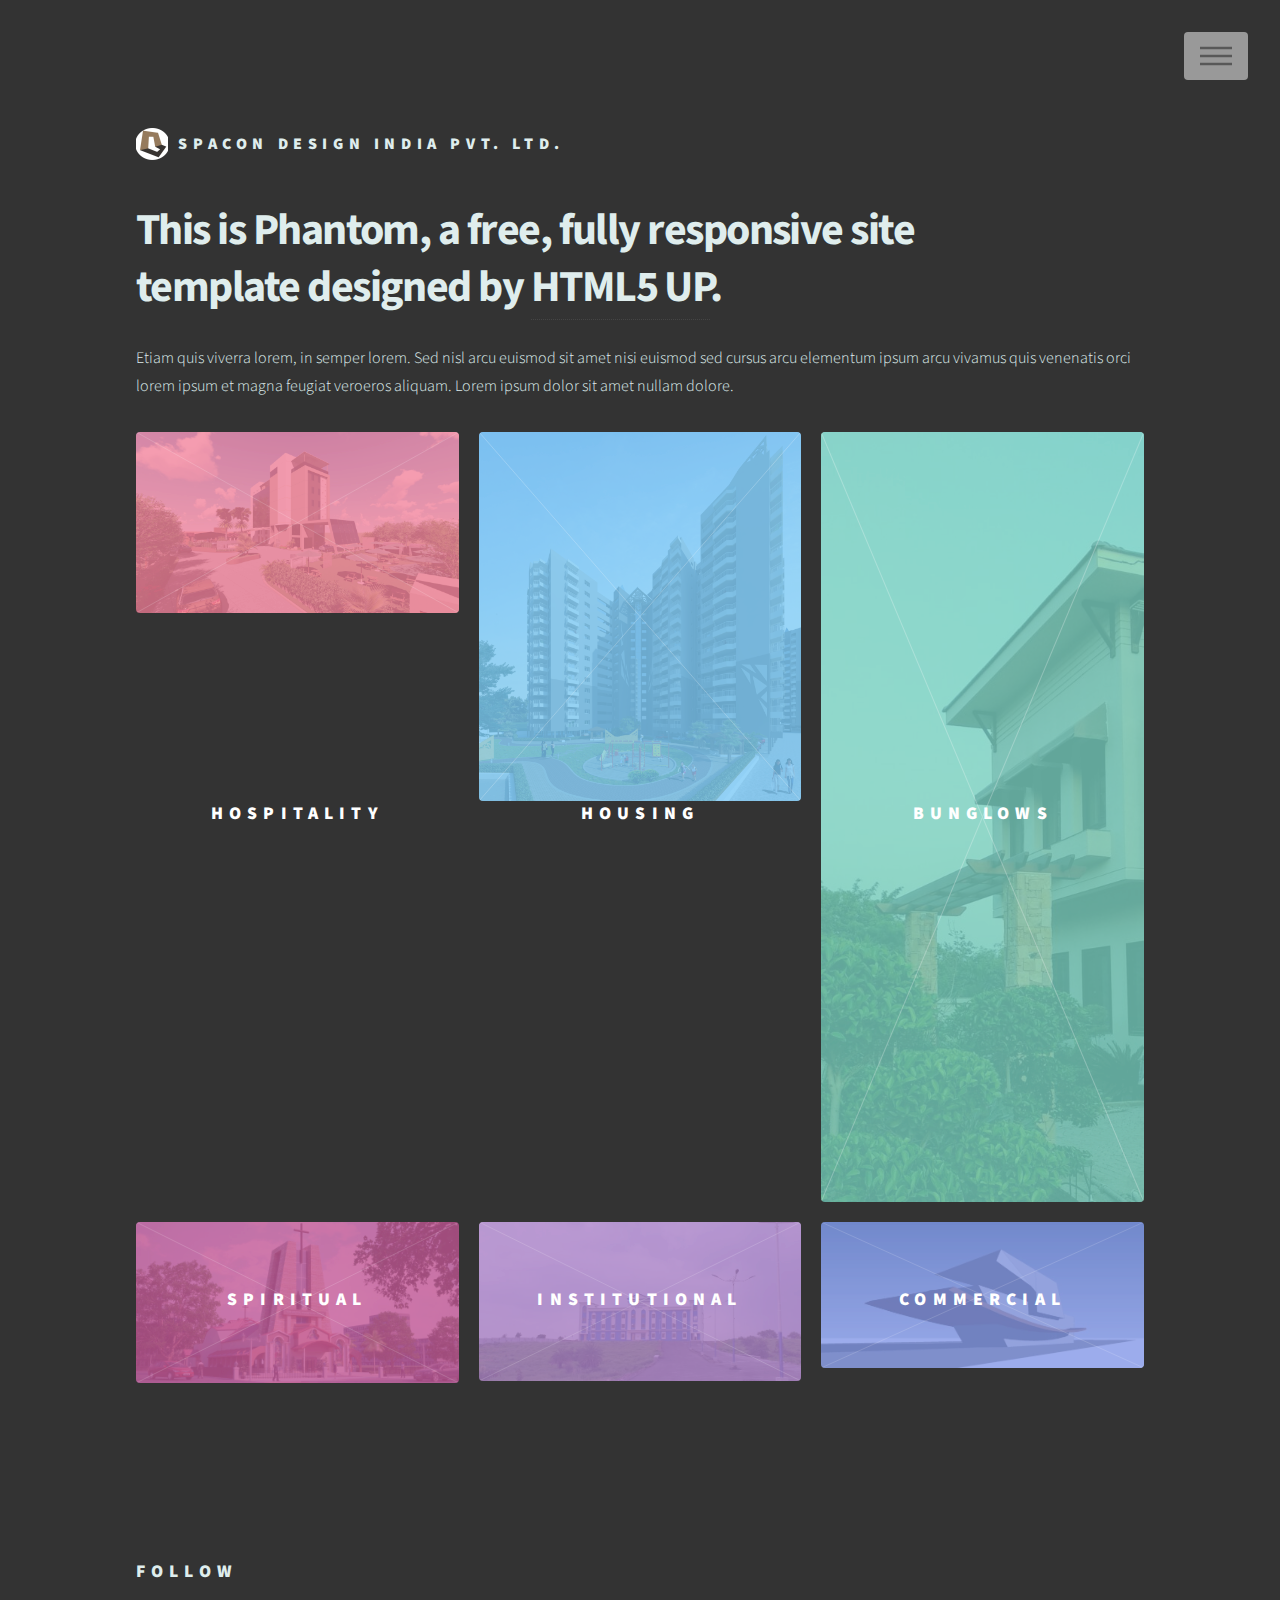
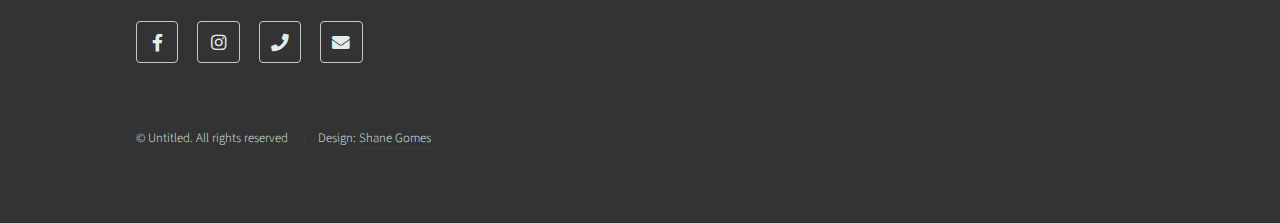
==== commit d245b47c: "images added" ====
--- a/index.html
+++ b/index.html
@@ -1,9 +1,5 @@
 <!DOCTYPE HTML>
-<!--
-	Phantom by HTML5 UP
-	html5up.net | @ajlkn
-	Free for personal and commercial use under the CCA 3.0 license (html5up.net/license)
--->
+
 <html>
 
 <head>
@@ -62,7 +58,7 @@
                 <section class="tiles">
                     <article class="style1">
                         <span class="image">
-										<img src="images/pic01.jpg" alt="" />
+										<img src="images/J2-2048x1152.jpg" alt="" />
 									</span>
                         <a href="generic.html">
                             <h2>Hospitality</h2>
@@ -73,7 +69,7 @@
                     </article>
                     <article class="style2">
                         <span class="image">
-										<img src="images/pic02.jpg" alt="" />
+										<img src="images/cam10-scaled.jpg" alt="" />
 									</span>
                         <a href="generic.html">
                             <h2>Housing</h2>
@@ -84,7 +80,7 @@
                     </article>
                     <article class="style3">
                         <span class="image">
-										<img src="images/pic03.jpg" alt="" />
+										<img src="images/IMG_20191016_173611-429x1024.jpg" alt="" />
 									</span>
                         <a href="generic.html">
                             <h2>Bunglows</h2>
@@ -95,7 +91,7 @@
                     </article>
                     <article class="style4">
                         <span class="image">
-										<img src="images/pic04.jpg" alt="" />
+										<img src="images/KHANDWA-CATHEDRAL-768x384.jpg" alt="" />
 									</span>
                         <a href="generic.html">
                             <h2>Spiritual</h2>
@@ -106,7 +102,7 @@
                     </article>
                     <article class="style5">
                         <span class="image">
-										<img src="images/pic05.jpg" alt="" />
+										<img src="images/mandsaur-projects-1-768x379.jpeg" alt="" />
 									</span>
                         <a href="generic.html">
                             <h2>Institutional</h2>
@@ -117,7 +113,7 @@
                     </article>
                     <article class="style6">
                         <span class="image">
-										<img src="images/pic06.jpg" alt="" />
+										<img src="images/random-forms3-1-768x347.jpg" alt="" />
 									</span>
                         <a href="generic.html">
                             <h2>Commercial</h2>
--- a/assets/css/main.css
+++ b/assets/css/main.css
@@ -1,12 +1,5 @@
 @import url(fontawesome-all.min.css);
 @import url("https://fonts.googleapis.com/css?family=Source+Sans+Pro:300,700,900");
-
-/*
-	Phantom by HTML5 UP
-	html5up.net | @ajlkn
-	Free for personal and commercial use under the CCA 3.0 license (html5up.net/license)
-*/
-
 html,
 body,
 div,
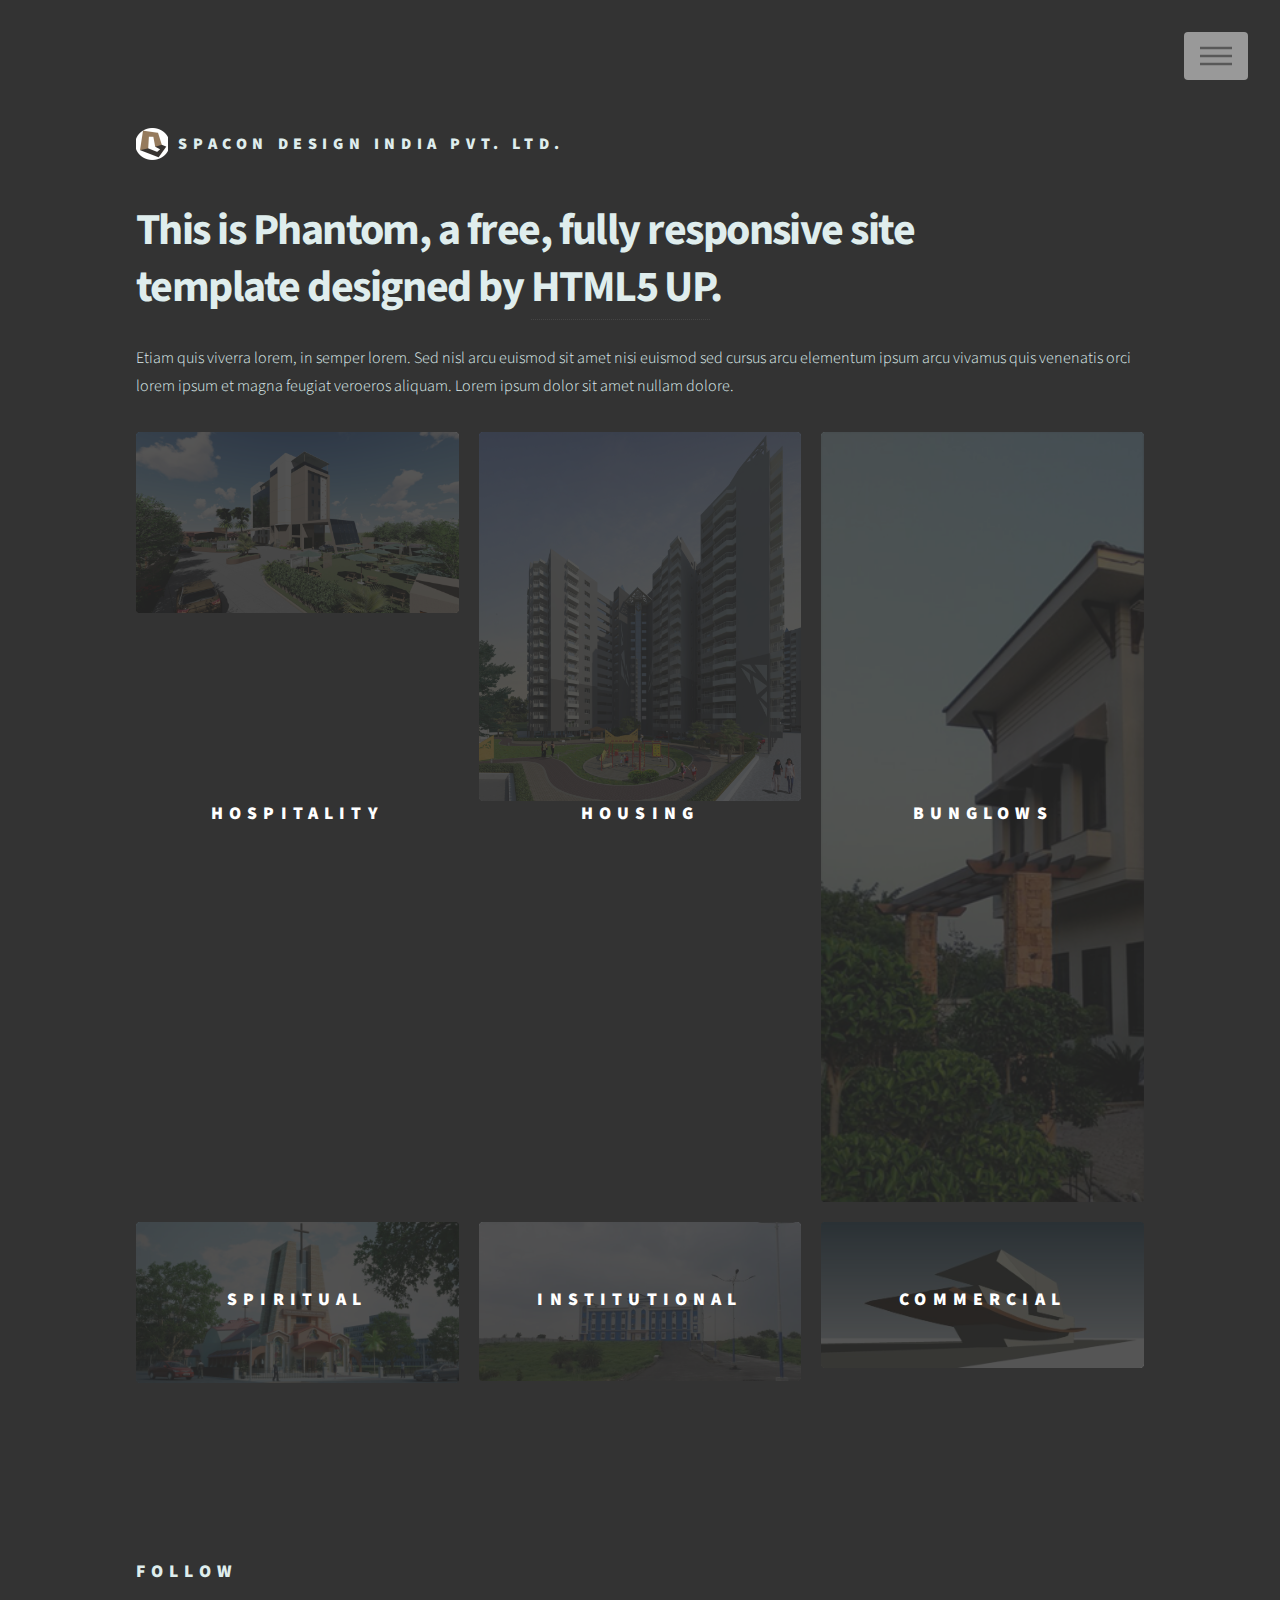
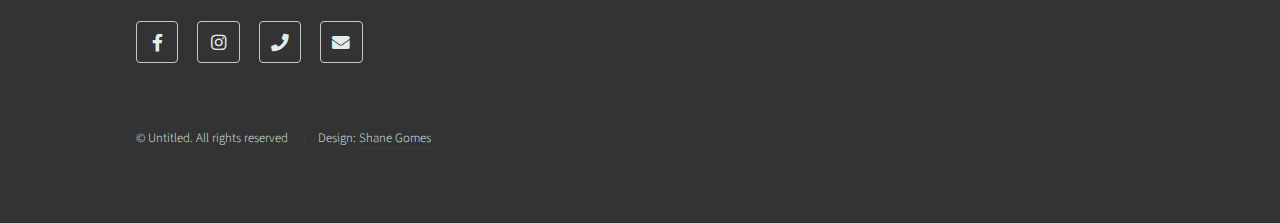
==== commit 3572df61: "many things" ====
--- a/index.html
+++ b/index.html
@@ -80,7 +80,7 @@
                     </article>
                     <article class="style3">
                         <span class="image">
-										<img src="images/IMG_20191016_173611-429x1024.jpg" alt="" />
+										<img src="images/new.jpg" alt="" />
 									</span>
                         <a href="generic.html">
                             <h2>Bunglows</h2>
--- a/assets/css/main.css
+++ b/assets/css/main.css
@@ -417,7 +417,7 @@
     display: flex;
     flex-wrap: wrap;
     box-sizing: border-box;
-    align-items: stretch;
+    align-items: normal;
 }
 
 .row>* {
@@ -2111,7 +2111,7 @@
 .image {
     border-radius: 4px;
     border: 0;
-    display: inline-block;
+    display: inline;
     position: relative;
 }
 
@@ -2127,7 +2127,7 @@
 
 .image.left img,
 .image.right img {
-    width: 100%;
+    width: 50%;
 }
 
 .image.left {
@@ -2143,23 +2143,23 @@
 }
 
 .image.fit {
-    display: block;
+    display: inline;
     margin: 0 0 2em 0;
     width: 100%;
 }
 
 .image.fit img {
-    width: 100%;
+    width: 50%;
 }
 
 .image.main {
     display: block;
     margin: 0 0 3em 0;
-    width: 100%;
+    width: 50%;
 }
 
 .image.main img {
-    width: 100%;
+    width: 50%;
 }
 
 @media screen and (max-width: 736px) {
@@ -2178,7 +2178,7 @@
 
 table {
     margin: 0 0 2em 0;
-    width: 100%;
+    width: 50%;
 }
 
 table tbody tr {
@@ -2436,7 +2436,6 @@
     left: 0;
     width: 100%;
     height: 100%;
-    background-image: url("data:image/svg+xml;charset=utf8,%3Csvg xmlns='http://www.w3.org/2000/svg' width='100' height='100' viewBox='0 0 100 100' preserveAspectRatio='none'%3E%3Cstyle%3Eline %7B stroke-width: 0.25px%3B stroke: %23ffffff%3B %7D%3C/style%3E%3Cline x1='0' y1='0' x2='100' y2='100' /%3E%3Cline x1='100' y1='0' x2='0' y2='100' /%3E%3C/svg%3E");
     background-position: center;
     background-repeat: no-repeat;
     background-size: 100% 100%;
@@ -2508,27 +2507,27 @@
 }
 
 .tiles article.style1>.image:before {
-    background-color: #f2849e;
+    background-color: #2b2b2b;
 }
 
 .tiles article.style2>.image:before {
-    background-color: #7ecaf6;
+    background-color: #2b2b2b;
 }
 
 .tiles article.style3>.image:before {
-    background-color: #7bd0c1;
+    background-color: #2b2b2b;
 }
 
 .tiles article.style4>.image:before {
-    background-color: #c75b9b;
+    background-color: #2b2b2b;
 }
 
 .tiles article.style5>.image:before {
-    background-color: #ae85ca;
+    background-color: #2b2b2b;
 }
 
 .tiles article.style6>.image:before {
-    background-color: #8499e7;
+    background-color: #2b2b2b;
 }
 
 body:not(.is-touch) .tiles article:hover>.image {
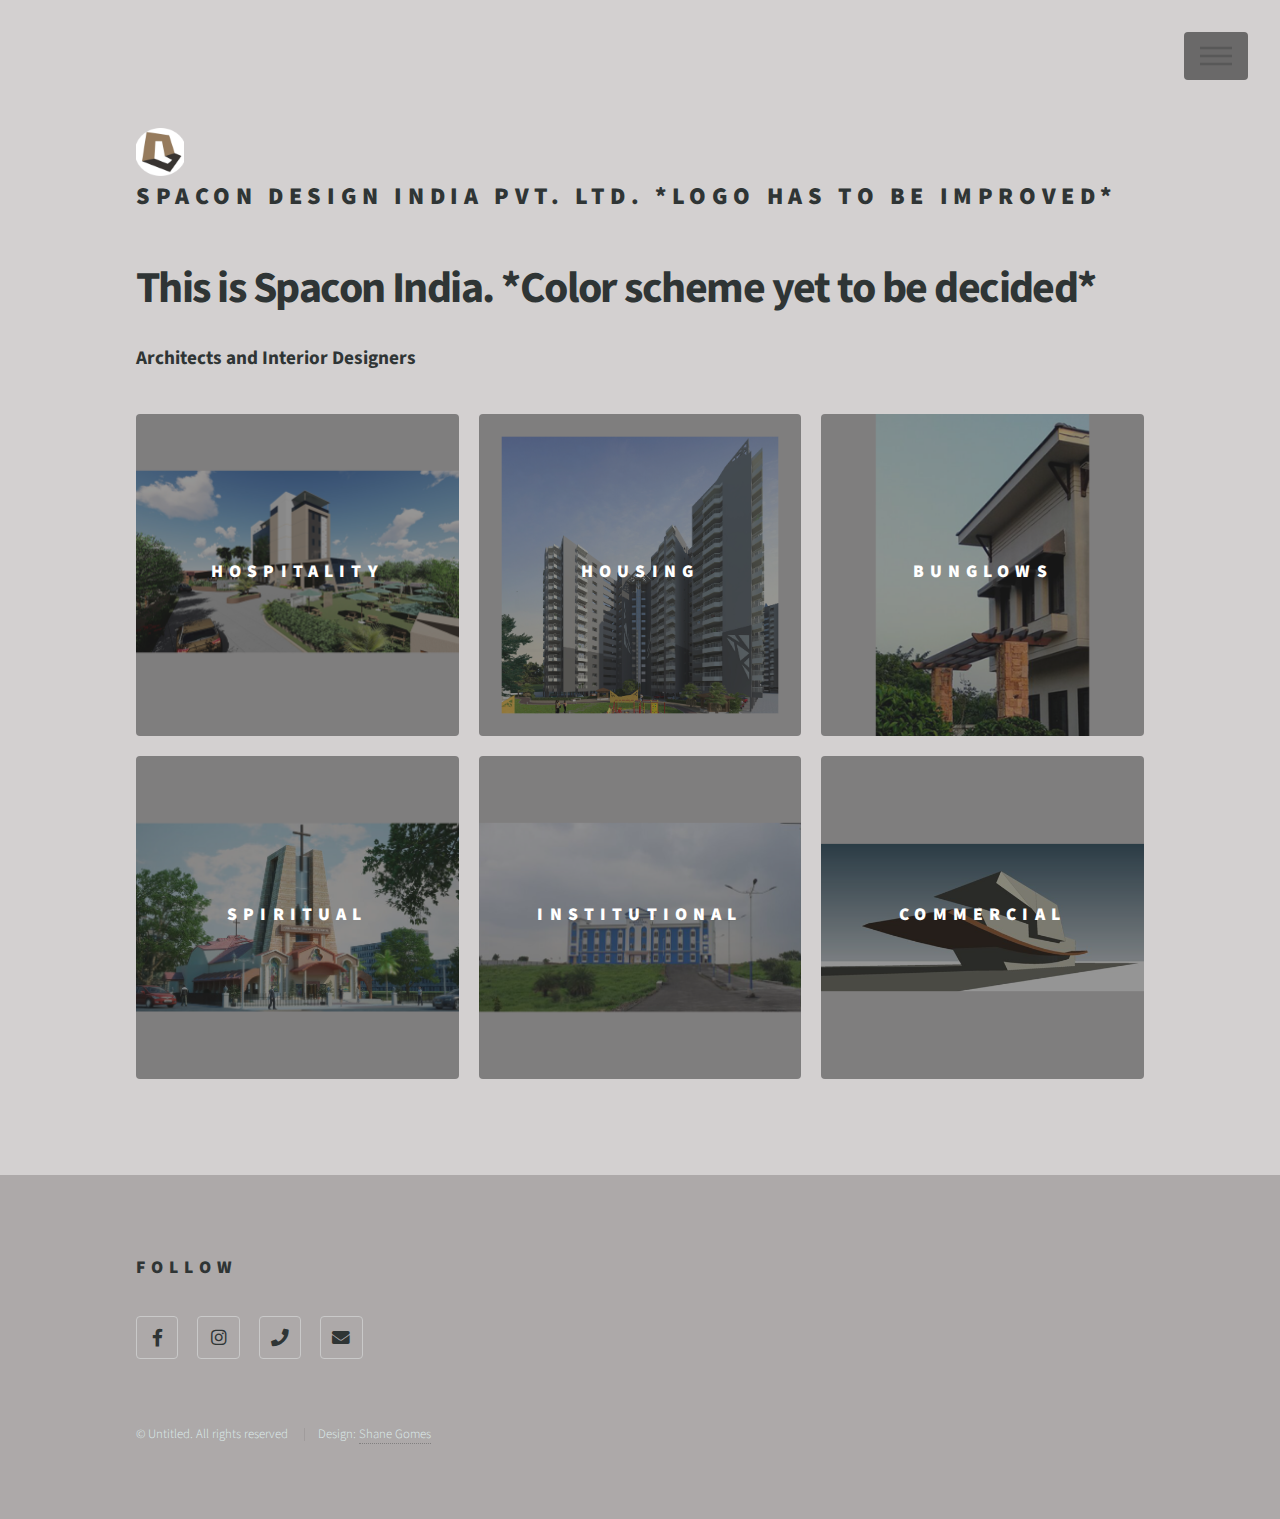
==== commit 660d94f9: "new2" ====
--- a/index.html
+++ b/index.html
@@ -21,7 +21,8 @@
 
                 <!-- Logo -->
                 <a href="index.html" class="logo">
-                    <span class="symbol"><img src="images/logo.png" alt="" /></span><span class="title">SPACON DESIGN India pvt. ltd.</span>
+                    <span class="symbol"><img src="images/logo.png" alt="" /></span><span class="title">
+                        spacon design india pvt. ltd. *logo has to be improved*</span>
                 </a>
 
                 <!-- Nav -->
@@ -50,9 +51,9 @@
         <div id="main">
             <div class="inner">
                 <header>
-                    <h1>This is Phantom, a free, fully responsive site<br /> template designed by <a href="http://html5up.net">HTML5 UP</a>.</h1>
-                    <p>Etiam quis viverra lorem, in semper lorem. Sed nisl arcu euismod sit amet nisi euismod sed cursus arcu elementum ipsum arcu vivamus quis venenatis orci lorem ipsum et magna feugiat veroeros aliquam. Lorem ipsum dolor sit amet nullam
-                        dolore.
+
+                    <h1>This is Spacon India. *Color scheme yet to be decided*</h1>
+                    <p>Architects and Interior Designers
                     </p>
                 </header>
                 <section class="tiles">
@@ -69,7 +70,7 @@
                     </article>
                     <article class="style2">
                         <span class="image">
-										<img src="images/cam10-scaled.jpg" alt="" />
+										<img src="images/cam10-scaled.png" alt="" />
 									</span>
                         <a href="generic.html">
                             <h2>Housing</h2>
--- a/assets/css/main.css
+++ b/assets/css/main.css
@@ -3,7 +3,6 @@
 html,
 body,
 div,
-span,
 applet,
 object,
 iframe,
@@ -84,8 +83,16 @@
     margin: 0;
     padding: 0;
     border: 0;
-    font-size: 100%;
+    font-size: 50%;
     font: inherit;
+    vertical-align: baseline;
+}
+
+span {
+    margin: 0;
+    padding: 0;
+    border: 0;
+    font-size: x-large;
     vertical-align: baseline;
 }
 
@@ -105,7 +112,7 @@
 
 body {
     line-height: 1;
-    background-color: #333333;
+    background-color: #c5c3c3;
 }
 
 ol,
@@ -183,7 +190,7 @@
 }
 
 body {
-    background: #333333;
+    background: #d3d0d0;
 }
 
 body.is-preload *,
@@ -206,7 +213,7 @@
 input,
 select,
 textarea {
-    color: #dfeded;
+    color: #2f3535;
     font-family: "Source Sans Pro", Helvetica, sans-serif;
     font-size: 16pt;
     font-weight: 300;
@@ -2112,12 +2119,13 @@
     border-radius: 4px;
     border: 0;
     display: inline;
-    position: relative;
+    position: static;
+    overflow: hidden;
 }
 
 .image img {
     border-radius: 4px;
-    display: block;
+    display: inline;
 }
 
 .image.left,
@@ -2145,7 +2153,7 @@
 .image.fit {
     display: inline;
     margin: 0 0 2em 0;
-    width: 100%;
+    width: 50%;
 }
 
 .image.fit img {
@@ -2153,7 +2161,7 @@
 }
 
 .image.main {
-    display: block;
+    display: inline;
     margin: 0 0 3em 0;
     width: 50%;
 }
@@ -2173,7 +2181,7 @@
 
 .table-wrapper {
     -webkit-overflow-scrolling: touch;
-    overflow-x: auto;
+    overflow-x: clip;
 }
 
 table {
@@ -2418,9 +2426,9 @@
     left: 0;
     width: 100%;
     height: 100%;
-    opacity: 1.0;
+    opacity: 0.5;
     z-index: 1;
-    opacity: 0.8;
+    opacity: 0.5;
 }
 
 .tiles article>.image:after {
@@ -2439,7 +2447,7 @@
     background-position: center;
     background-repeat: no-repeat;
     background-size: 100% 100%;
-    opacity: 0.25;
+    opacity: 0;
     z-index: 2;
 }
 
@@ -2680,7 +2688,7 @@
     height: 3em;
     line-height: 3em;
     padding: 0 1.5em;
-    background-color: rgba(255, 255, 255, 0.5);
+    background-color: rgba(2, 2, 2, 0.5);
     border-radius: 4px;
     border: 0;
     font-size: 0.8em;
@@ -2951,7 +2959,7 @@
 
 #footer {
     padding: 5em 0 6em 0;
-    background-color: #333333;
+    background-color: #ada9a9;
 }
 
 #footer>.inner {
@@ -3093,4 +3101,9 @@
     #wrapper>*>.inner {
         padding: 0 1.25em;
     }
+}
+
+p {
+    font-weight: bold;
+    font-size: larger;
 }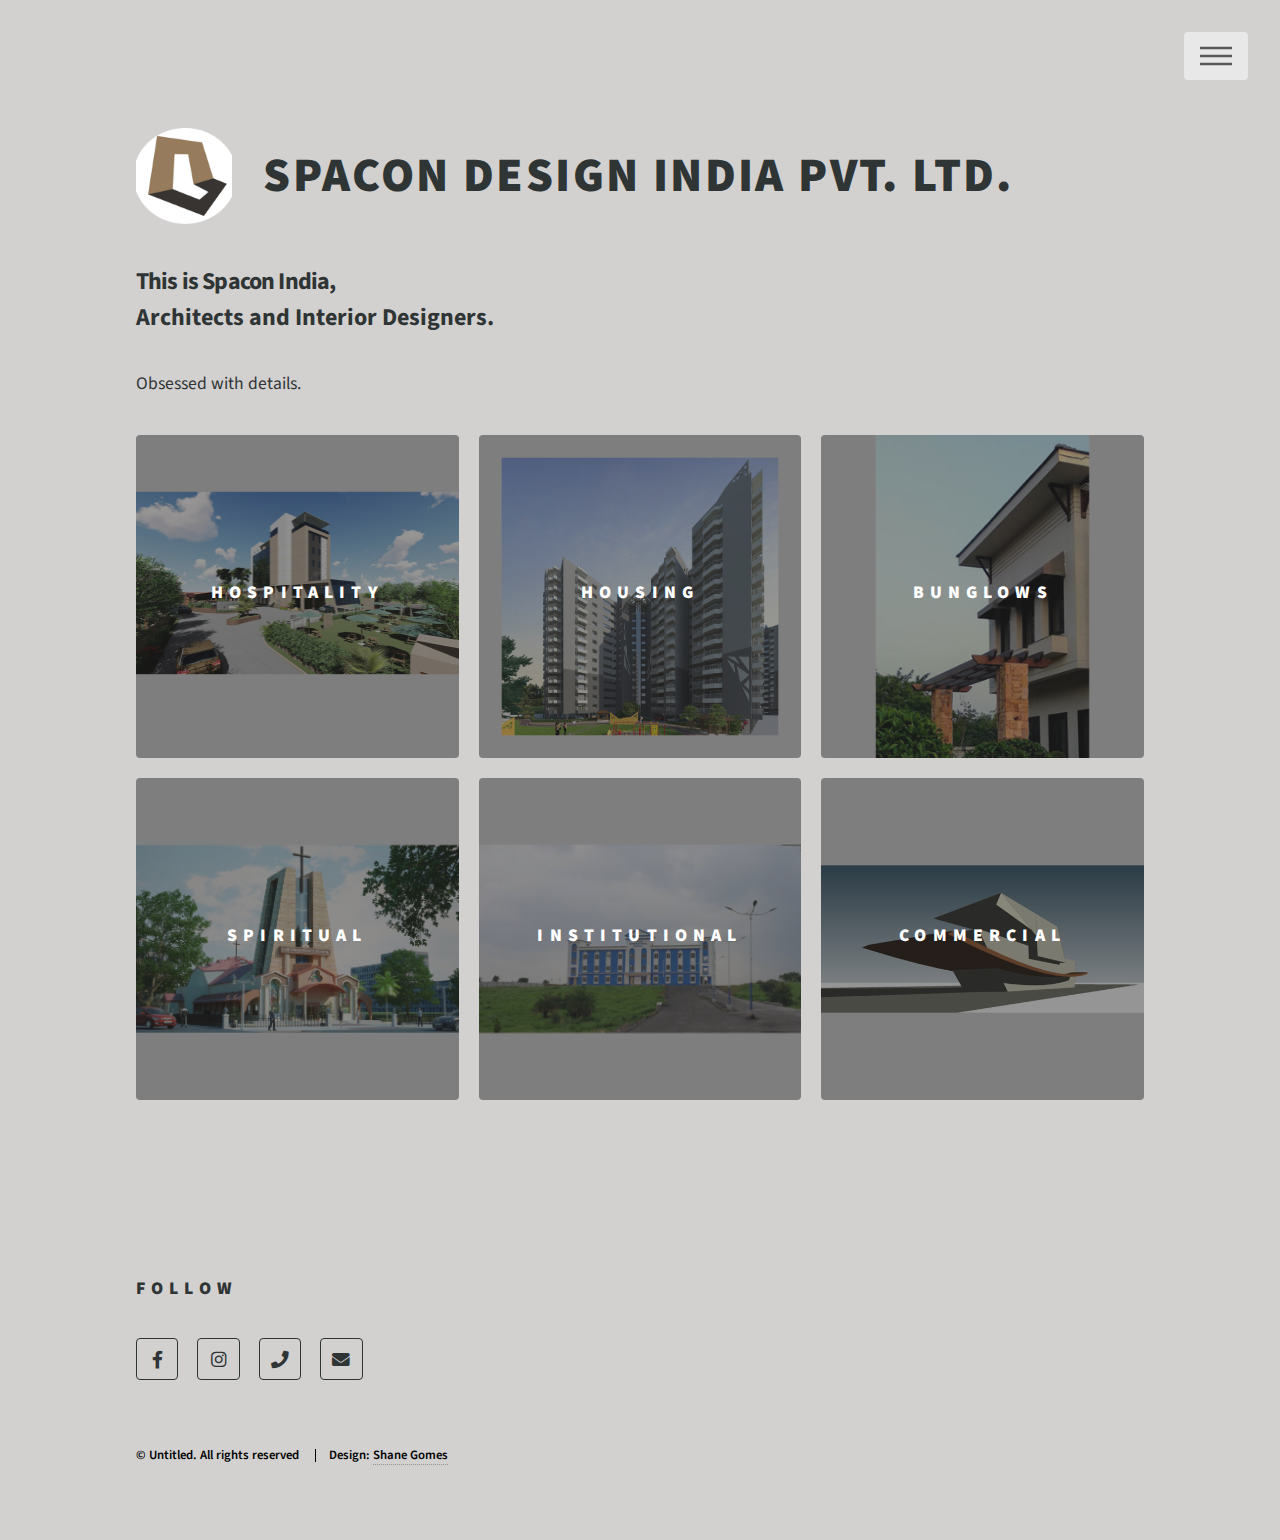
==== commit 1e412637: "ae" ====
--- a/index.html
+++ b/index.html
@@ -22,7 +22,7 @@
                 <!-- Logo -->
                 <a href="index.html" class="logo">
                     <span class="symbol"><img src="images/logo.png" alt="" /></span><span class="title">
-                        spacon design india pvt. ltd. *logo has to be improved*</span>
+                        spacon design india pvt. ltd.</span>
                 </a>
 
                 <!-- Nav -->
@@ -52,9 +52,14 @@
             <div class="inner">
                 <header>
 
-                    <h1>This is Spacon India. *Color scheme yet to be decided*</h1>
-                    <p>Architects and Interior Designers
+                    <h1>This is Spacon India,</h1>
+                    <p>Architects and Interior Designers.
                     </p>
+                    <div class="new">
+                        <p>
+                            Obsessed with details.
+                        </p>
+                    </div>
                 </header>
                 <section class="tiles">
                     <article class="style1">
--- a/assets/css/main.css
+++ b/assets/css/main.css
@@ -88,11 +88,11 @@
     vertical-align: baseline;
 }
 
-span {
+.inner span {
     margin: 0;
     padding: 0;
     border: 0;
-    font-size: x-large;
+    font-size: xxx-large;
     vertical-align: baseline;
 }
 
@@ -265,10 +265,17 @@
 
 p {
     margin: 0 0 2em 0;
+    font-weight: bold;
+    font-size: 1.5em;
+}
+
+.new p {
+    font-weight: normal;
+    font-size: 1.1em;
 }
 
 h1 {
-    font-size: 2.75em;
+    font-size: 1.5em;
     font-weight: 700;
     line-height: 1.3;
     margin: 0 0 1em 0;
@@ -1653,7 +1660,7 @@
     -ms-transition: background-color 0.2s ease-in-out, color 0.2s ease-in-out, border-color 0.2s ease-in-out;
     transition: background-color 0.2s ease-in-out, color 0.2s ease-in-out, border-color 0.2s ease-in-out;
     background-color: transparent;
-    border: solid 1px #c9c9c9;
+    border: solid 1px #2f3535;
     border-radius: 4px;
     width: 2.65em;
     height: 2.65em;
@@ -2634,7 +2641,7 @@
     border-bottom: 0;
     color: inherit;
     font-weight: 900;
-    letter-spacing: 0.35em;
+    letter-spacing: 0.15em;
     margin: 0 0 2.5em 0;
     text-decoration: none;
     text-transform: uppercase;
@@ -2688,7 +2695,7 @@
     height: 3em;
     line-height: 3em;
     padding: 0 1.5em;
-    background-color: rgba(2, 2, 2, 0.5);
+    background-color: rgba(255, 255, 255, 0.5);
     border-radius: 4px;
     border: 0;
     font-size: 0.8em;
@@ -2959,7 +2966,7 @@
 
 #footer {
     padding: 5em 0 6em 0;
-    background-color: #ada9a9;
+    background-color: #d3d0d0;
 }
 
 #footer>.inner {
@@ -2997,7 +3004,8 @@
     margin-top: 5em;
     list-style: none;
     font-size: 0.8em;
-    color: #dfeded;
+    font-weight: 600;
+    color: black;
 }
 
 #footer>.inner .copyright a {
@@ -3006,7 +3014,7 @@
 
 #footer>.inner .copyright li {
     display: inline-block;
-    border-left: solid 1px rgba(88, 88, 88, 0.15);
+    border-left: solid 1px rgb(0, 0, 0);
     line-height: 1;
     padding: 0 0 0 1em;
     margin: 0 0 0 1em;
@@ -3101,9 +3109,4 @@
     #wrapper>*>.inner {
         padding: 0 1.25em;
     }
-}
-
-p {
-    font-weight: bold;
-    font-size: larger;
 }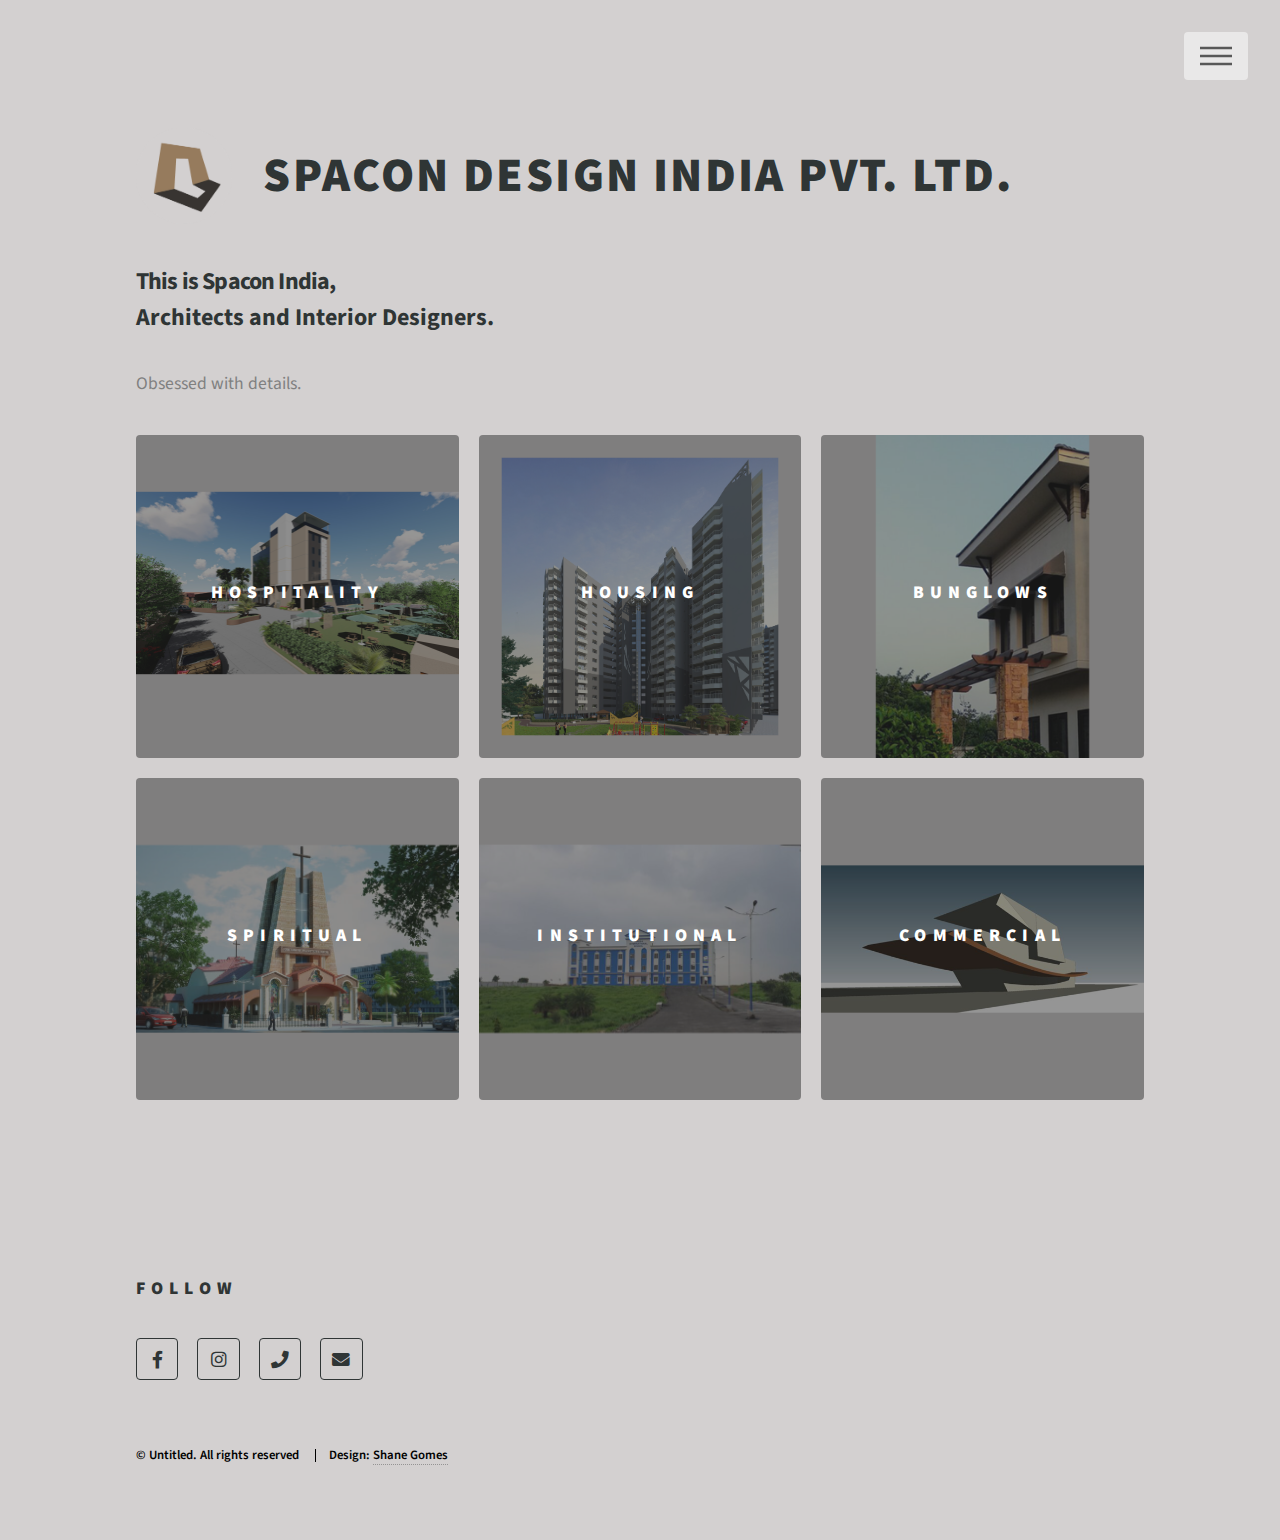
==== commit b337f32e: "new pages" ====
--- a/index.html
+++ b/index.html
@@ -66,7 +66,7 @@
                         <span class="image">
 										<img src="images/J2-2048x1152.jpg" alt="" />
 									</span>
-                        <a href="generic.html">
+                        <a href="hospitality.html">
                             <h2>Hospitality</h2>
                             <div class="content">
                                 <p>Sed nisl arcu euismod sit amet nisi lorem etiam dolor veroeros et feugiat.</p>
@@ -77,7 +77,7 @@
                         <span class="image">
 										<img src="images/cam10-scaled.png" alt="" />
 									</span>
-                        <a href="generic.html">
+                        <a href="housing.html">
                             <h2>Housing</h2>
                             <div class="content">
                                 <p>Sed nisl arcu euismod sit amet nisi lorem etiam dolor veroeros et feugiat.</p>
@@ -88,7 +88,7 @@
                         <span class="image">
 										<img src="images/new.jpg" alt="" />
 									</span>
-                        <a href="generic.html">
+                        <a href="bunglows.html">
                             <h2>Bunglows</h2>
                             <div class="content">
                                 <p>Sed nisl arcu euismod sit amet nisi lorem etiam dolor veroeros et feugiat.</p>
@@ -99,7 +99,7 @@
                         <span class="image">
 										<img src="images/KHANDWA-CATHEDRAL-768x384.jpg" alt="" />
 									</span>
-                        <a href="generic.html">
+                        <a href="spiritual.html">
                             <h2>Spiritual</h2>
                             <div class="content">
                                 <p>Sed nisl arcu euismod sit amet nisi lorem etiam dolor veroeros et feugiat.</p>
@@ -110,7 +110,7 @@
                         <span class="image">
 										<img src="images/mandsaur-projects-1-768x379.jpeg" alt="" />
 									</span>
-                        <a href="generic.html">
+                        <a href="institutional.html">
                             <h2>Institutional</h2>
                             <div class="content">
                                 <p>Sed nisl arcu euismod sit amet nisi lorem etiam dolor veroeros et feugiat.</p>
@@ -121,7 +121,7 @@
                         <span class="image">
 										<img src="images/random-forms3-1-768x347.jpg" alt="" />
 									</span>
-                        <a href="generic.html">
+                        <a href="commercial.html">
                             <h2>Commercial</h2>
                             <div class="content">
                                 <p>Sed nisl arcu euismod sit amet nisi lorem etiam dolor veroeros et feugiat.</p>
@@ -146,7 +146,7 @@
                 </section>
                 <ul class="copyright">
                     <li>&copy; Untitled. All rights reserved</li>
-                    <li>Design: <a href="http://html5up.net">Shane Gomes</a></li>
+                    <li>Design: <a href="https://github.com/shaneg07" target="_blank">Shane Gomes</a></li>
                 </ul>
             </div>
         </footer>
--- a/assets/css/main.css
+++ b/assets/css/main.css
@@ -272,6 +272,7 @@
 .new p {
     font-weight: normal;
     font-size: 1.1em;
+    color: grey;
 }
 
 h1 {
